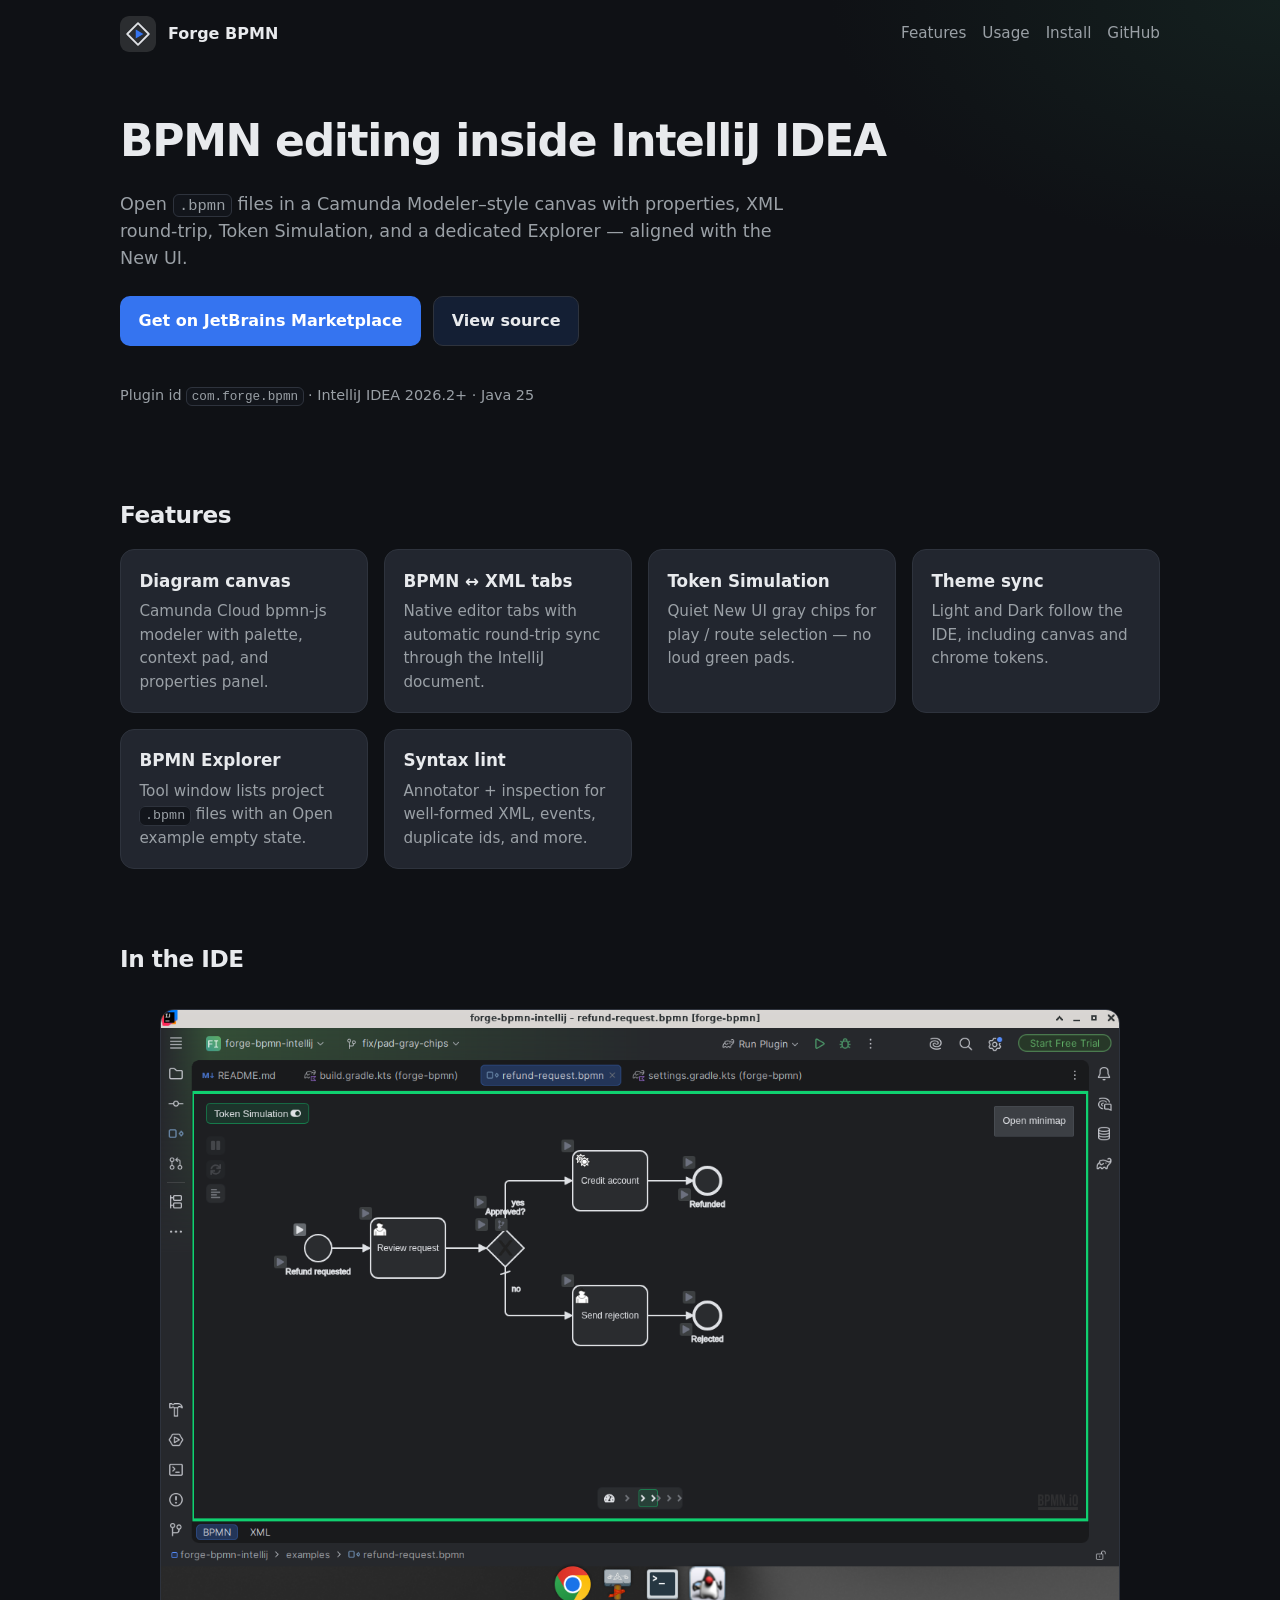
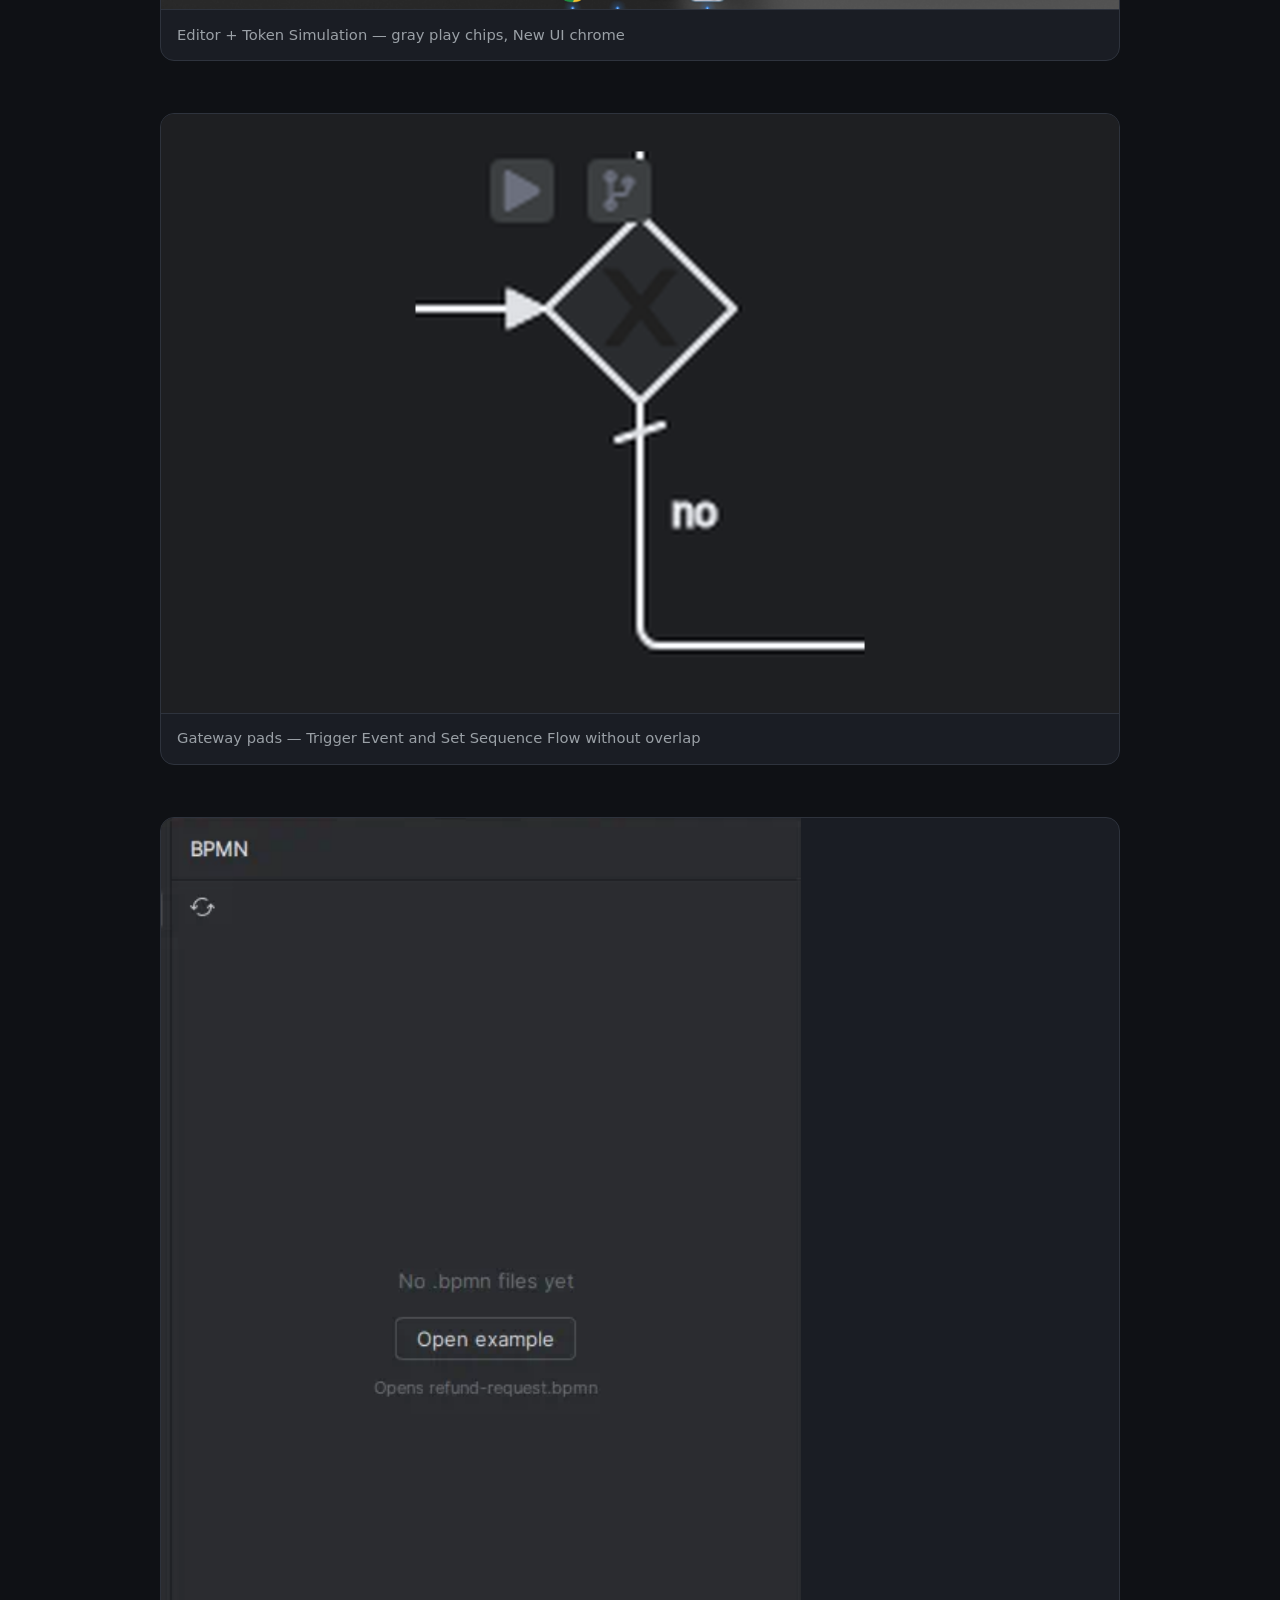
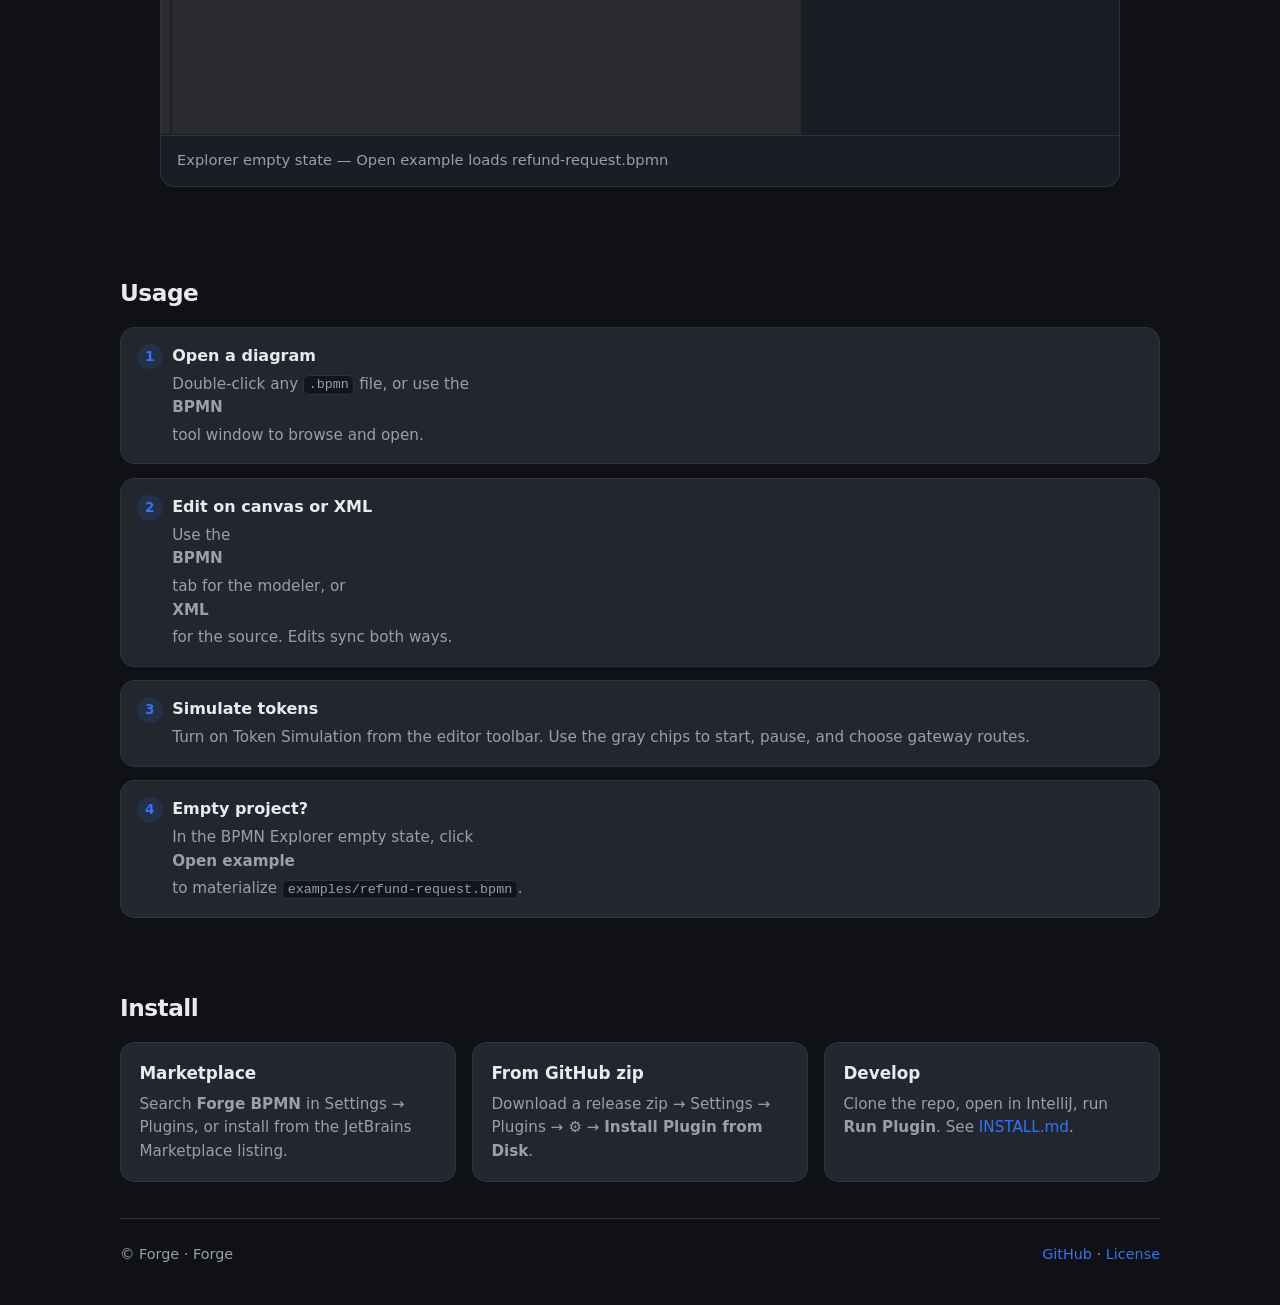
==== site/index.html @ 3cbe4f5f "chore: add GitHub Pages site/ and keep it out of plugin zip Static feature/usage landing under site/" ====
<!DOCTYPE html>
<html lang="en">
<head>
  <meta charset="utf-8" />
  <meta name="viewport" content="width=device-width, initial-scale=1" />
  <title>Forge BPMN — BPMN editor for IntelliJ IDEA</title>
  <meta name="description" content="Edit BPMN 2.0 diagrams inside IntelliJ IDEA: Camunda-style canvas, XML round-trip, Token Simulation, and Explorer." />
  <link rel="icon" href="assets/pluginIcon.svg" type="image/svg+xml" />
  <link rel="stylesheet" href="styles.css" />
</head>
<body>
  <div class="wrap">
    <header class="nav">
      <a class="brand" href="./">
        <img src="assets/pluginIcon.svg" alt="" width="36" height="36" />
        <span>Forge BPMN</span>
      </a>
      <nav class="nav-links" aria-label="Primary">
        <a href="#features">Features</a>
        <a href="#usage">Usage</a>
        <a href="#install">Install</a>
        <a href="https://github.com/kennethIve/forge-bpmn-intellij">GitHub</a>
      </nav>
    </header>

    <section class="hero">
      <h1>BPMN editing inside IntelliJ IDEA</h1>
      <p class="lede">
        Open <code>.bpmn</code> files in a Camunda Modeler–style canvas with properties,
        XML round-trip, Token Simulation, and a dedicated Explorer — aligned with the New UI.
      </p>
      <div class="cta-row">
        <a class="btn btn-primary" href="https://plugins.jetbrains.com/">Get on JetBrains Marketplace</a>
        <a class="btn btn-ghost" href="https://github.com/kennethIve/forge-bpmn-intellij">View source</a>
      </div>
      <p class="meta">Plugin id <code>com.forge.bpmn</code> · IntelliJ IDEA 2026.2+ · Java 25</p>
    </section>

    <section id="features">
      <h2>Features</h2>
      <div class="grid">
        <article class="card">
          <h3>Diagram canvas</h3>
          <p>Camunda Cloud bpmn-js modeler with palette, context pad, and properties panel.</p>
        </article>
        <article class="card">
          <h3>BPMN ↔ XML tabs</h3>
          <p>Native editor tabs with automatic round-trip sync through the IntelliJ document.</p>
        </article>
        <article class="card">
          <h3>Token Simulation</h3>
          <p>Quiet New UI gray chips for play / route selection — no loud green pads.</p>
        </article>
        <article class="card">
          <h3>Theme sync</h3>
          <p>Light and Dark follow the IDE, including canvas and chrome tokens.</p>
        </article>
        <article class="card">
          <h3>BPMN Explorer</h3>
          <p>Tool window lists project <code>.bpmn</code> files with an Open example empty state.</p>
        </article>
        <article class="card">
          <h3>Syntax lint</h3>
          <p>Annotator + inspection for well-formed XML, events, duplicate ids, and more.</p>
        </article>
      </div>
    </section>

    <section id="screens">
      <h2>In the IDE</h2>
      <div class="shots">
        <figure class="shot">
          <img src="assets/01-editor-token-sim.png" alt="BPMN editor with Token Simulation gray chips" width="1280" height="720" loading="lazy" />
          <figcaption>Editor + Token Simulation — gray play chips, New UI chrome</figcaption>
        </figure>
        <figure class="shot">
          <img src="assets/02-gateway-pads.png" alt="Gateway Token Simulation pads side by side" width="1280" height="720" loading="lazy" />
          <figcaption>Gateway pads — Trigger Event and Set Sequence Flow without overlap</figcaption>
        </figure>
        <figure class="shot">
          <img src="assets/03-explorer-empty.png" alt="BPMN Explorer empty state with Open example" width="640" height="480" loading="lazy" />
          <figcaption>Explorer empty state — Open example loads refund-request.bpmn</figcaption>
        </figure>
      </div>
    </section>

    <section id="usage">
      <h2>Usage</h2>
      <div class="steps">
        <div class="step">
          <strong>Open a diagram</strong>
          <p>Double-click any <code>.bpmn</code> file, or use the <strong>BPMN</strong> tool window to browse and open.</p>
        </div>
        <div class="step">
          <strong>Edit on canvas or XML</strong>
          <p>Use the <strong>BPMN</strong> tab for the modeler, or <strong>XML</strong> for the source. Edits sync both ways.</p>
        </div>
        <div class="step">
          <strong>Simulate tokens</strong>
          <p>Turn on Token Simulation from the editor toolbar. Use the gray chips to start, pause, and choose gateway routes.</p>
        </div>
        <div class="step">
          <strong>Empty project?</strong>
          <p>In the BPMN Explorer empty state, click <strong>Open example</strong> to materialize <code>examples/refund-request.bpmn</code>.</p>
        </div>
      </div>
    </section>

    <section id="install">
      <h2>Install</h2>
      <div class="grid">
        <article class="card">
          <h3>Marketplace</h3>
          <p>Search <strong>Forge BPMN</strong> in Settings → Plugins, or install from the JetBrains Marketplace listing.</p>
        </article>
        <article class="card">
          <h3>From GitHub zip</h3>
          <p>Download a release zip → Settings → Plugins → ⚙️ → <strong>Install Plugin from Disk</strong>.</p>
        </article>
        <article class="card">
          <h3>Develop</h3>
          <p>Clone the repo, open in IntelliJ, run <strong>Run Plugin</strong>. See <a href="https://github.com/kennethIve/forge-bpmn-intellij/blob/main/INSTALL.md">INSTALL.md</a>.</p>
        </article>
      </div>
    </section>

    <footer class="footer">
      <span>© Forge · Forge</span>
      <span>
        <a href="https://github.com/kennethIve/forge-bpmn-intellij">GitHub</a>
        ·
        <a href="https://github.com/kennethIve/forge-bpmn-intellij/blob/main/LICENSE">License</a>
      </span>
    </footer>
  </div>
</body>
</html>
---- site/styles.css ----
:root {
  --bg: #0f1115;
  --panel: #1a1d24;
  --card: #22262f;
  --fg: #e8eaed;
  --muted: #9aa0a6;
  --border: #2e333d;
  --accent: #3574f0;
  --accent-soft: rgba(53, 116, 240, 0.14);
  --radius: 14px;
  --max: 1040px;
  --font: "Inter", "Segoe UI", system-ui, -apple-system, sans-serif;
}

* { box-sizing: border-box; }
html { scroll-behavior: smooth; }
body {
  margin: 0;
  font-family: var(--font);
  background: radial-gradient(1200px 600px at 10% -10%, #1a2744 0%, transparent 55%),
              radial-gradient(900px 500px at 100% 0%, #14201f 0%, transparent 50%),
              var(--bg);
  color: var(--fg);
  line-height: 1.55;
}
a { color: var(--accent); text-decoration: none; }
a:hover { text-decoration: underline; }
img { max-width: 100%; height: auto; display: block; border-radius: 10px; }

.wrap { width: min(var(--max), calc(100% - 2rem)); margin: 0 auto; }

.nav {
  display: flex; align-items: center; justify-content: space-between;
  padding: 1rem 0; gap: 1rem;
}
.brand { display: flex; align-items: center; gap: 0.75rem; color: var(--fg); font-weight: 650; }
.brand img { width: 36px; height: 36px; border-radius: 9px; }
.nav-links { display: flex; gap: 1rem; flex-wrap: wrap; font-size: 0.95rem; }
.nav-links a { color: var(--muted); text-decoration: none; }
.nav-links a:hover { color: var(--fg); }

.hero {
  padding: 3rem 0 2.5rem;
  display: grid;
  gap: 1.5rem;
}
.hero h1 {
  margin: 0;
  font-size: clamp(2rem, 4vw, 2.75rem);
  letter-spacing: -0.03em;
  line-height: 1.15;
}
.hero .lede { margin: 0; max-width: 42rem; color: var(--muted); font-size: 1.1rem; }
.cta-row { display: flex; flex-wrap: wrap; gap: 0.75rem; }
.btn {
  display: inline-flex; align-items: center; justify-content: center;
  padding: 0.7rem 1.1rem; border-radius: 10px; font-weight: 600; border: 1px solid transparent;
  text-decoration: none;
}
.btn-primary { background: var(--accent); color: #fff; }
.btn-primary:hover { filter: brightness(1.08); text-decoration: none; }
.btn-ghost { background: var(--accent-soft); color: var(--fg); border-color: var(--border); }
.btn-ghost:hover { border-color: var(--accent); text-decoration: none; }
.meta { color: var(--muted); font-size: 0.9rem; }

section { padding: 2.25rem 0; }
section h2 {
  margin: 0 0 1rem;
  font-size: 1.45rem;
  letter-spacing: -0.02em;
}

.grid {
  display: grid;
  grid-template-columns: repeat(auto-fit, minmax(220px, 1fr));
  gap: 1rem;
}
.card {
  background: var(--card);
  border: 1px solid var(--border);
  border-radius: var(--radius);
  padding: 1.1rem 1.15rem;
}
.card h3 { margin: 0 0 0.4rem; font-size: 1.05rem; }
.card p { margin: 0; color: var(--muted); font-size: 0.95rem; }

.shots {
  display: grid;
  gap: 1.25rem;
}
.shot {
  background: var(--panel);
  border: 1px solid var(--border);
  border-radius: var(--radius);
  overflow: hidden;
}
.shot figcaption {
  padding: 0.85rem 1rem;
  color: var(--muted);
  font-size: 0.92rem;
  border-top: 1px solid var(--border);
}
.shot img { border-radius: 0; }

.steps { counter-reset: step; display: grid; gap: 0.85rem; }
.step {
  background: var(--card);
  border: 1px solid var(--border);
  border-radius: var(--radius);
  padding: 1rem 1.1rem 1rem 3.2rem;
  position: relative;
}
.step::before {
  counter-increment: step;
  content: counter(step);
  position: absolute; left: 1rem; top: 1rem;
  width: 1.6rem; height: 1.6rem; border-radius: 999px;
  background: var(--accent-soft); color: var(--accent);
  display: grid; place-items: center; font-weight: 700; font-size: 0.85rem;
}
.step strong { display: block; margin-bottom: 0.25rem; }
.step p { margin: 0; color: var(--muted); font-size: 0.95rem; }
code, kbd {
  font-family: ui-monospace, SFMono-Regular, Menlo, Consolas, monospace;
  font-size: 0.88em;
  background: #12151b;
  border: 1px solid var(--border);
  border-radius: 6px;
  padding: 0.1em 0.35em;
}

.footer {
  border-top: 1px solid var(--border);
  padding: 1.5rem 0 2.5rem;
  color: var(--muted);
  font-size: 0.9rem;
  display: flex; flex-wrap: wrap; gap: 0.75rem 1.25rem; justify-content: space-between;
}

@media (max-width: 640px) {
  .hero { padding-top: 1.5rem; }
}
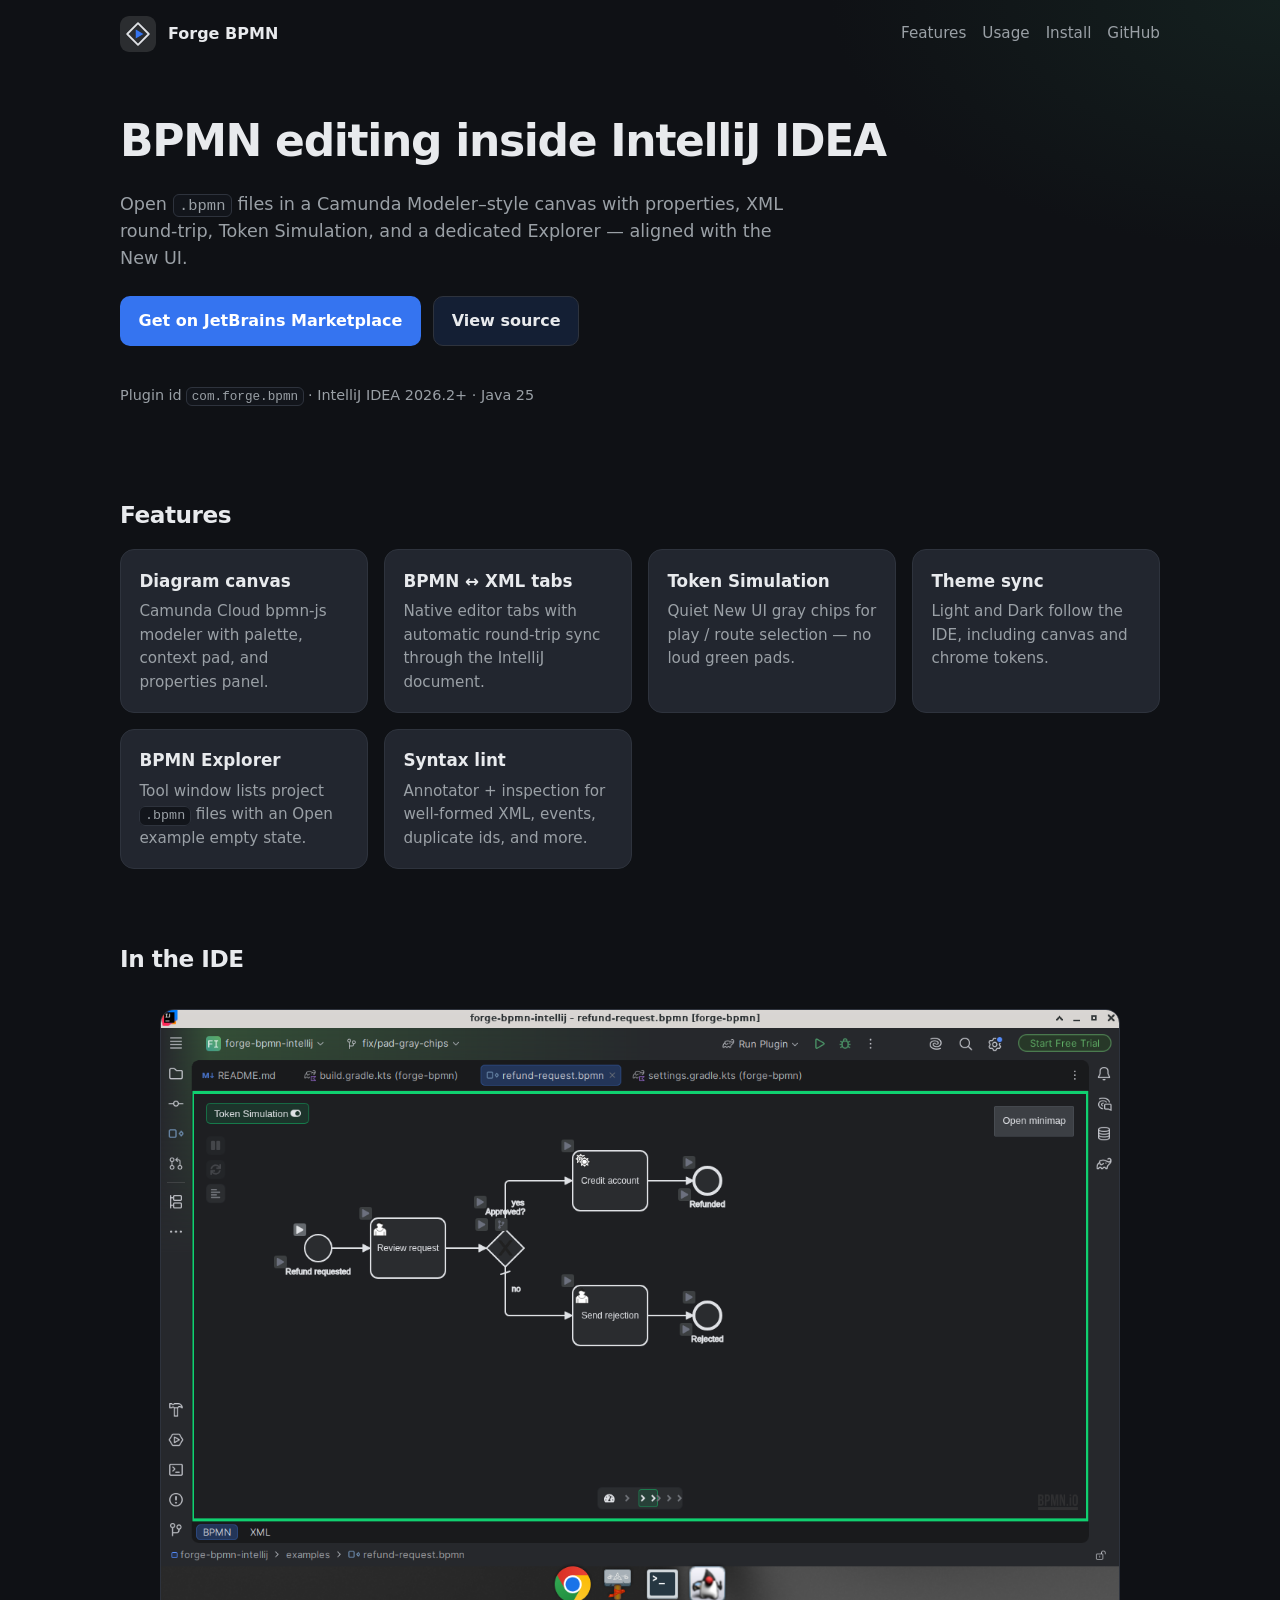
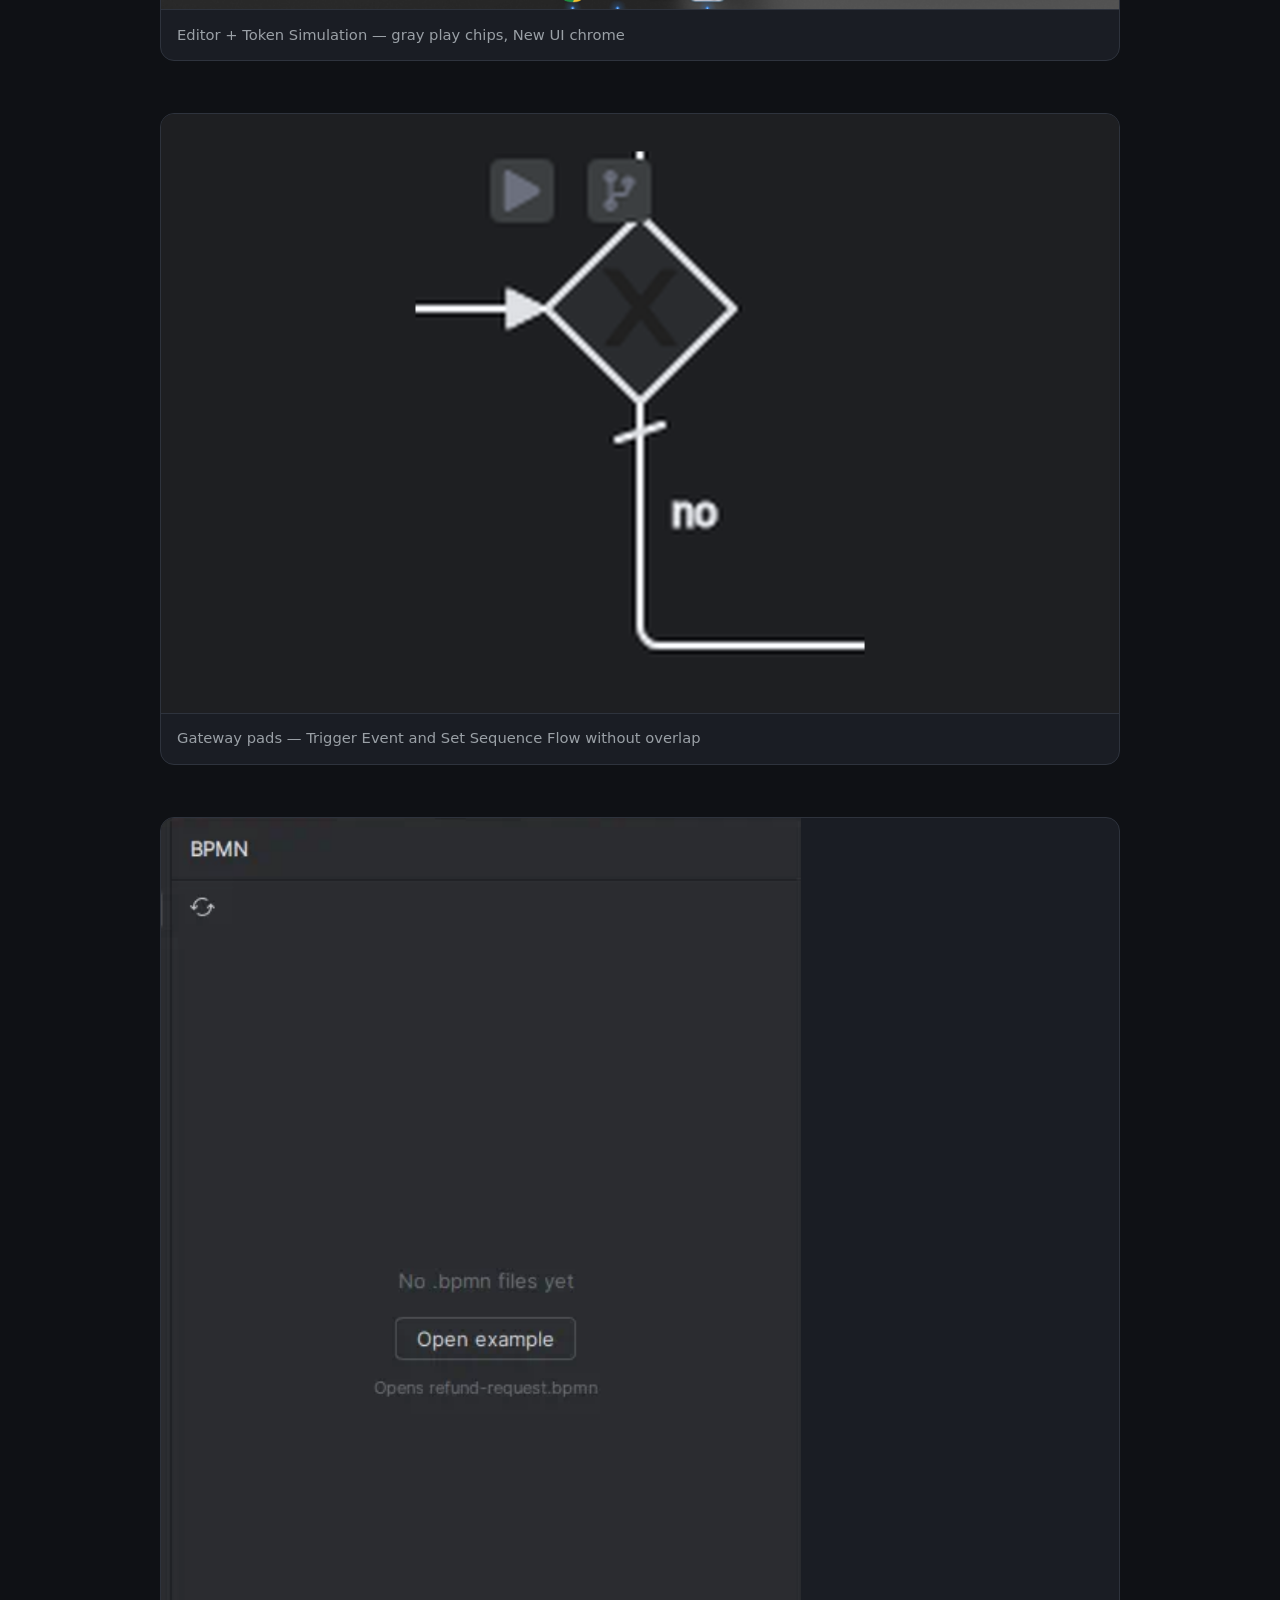
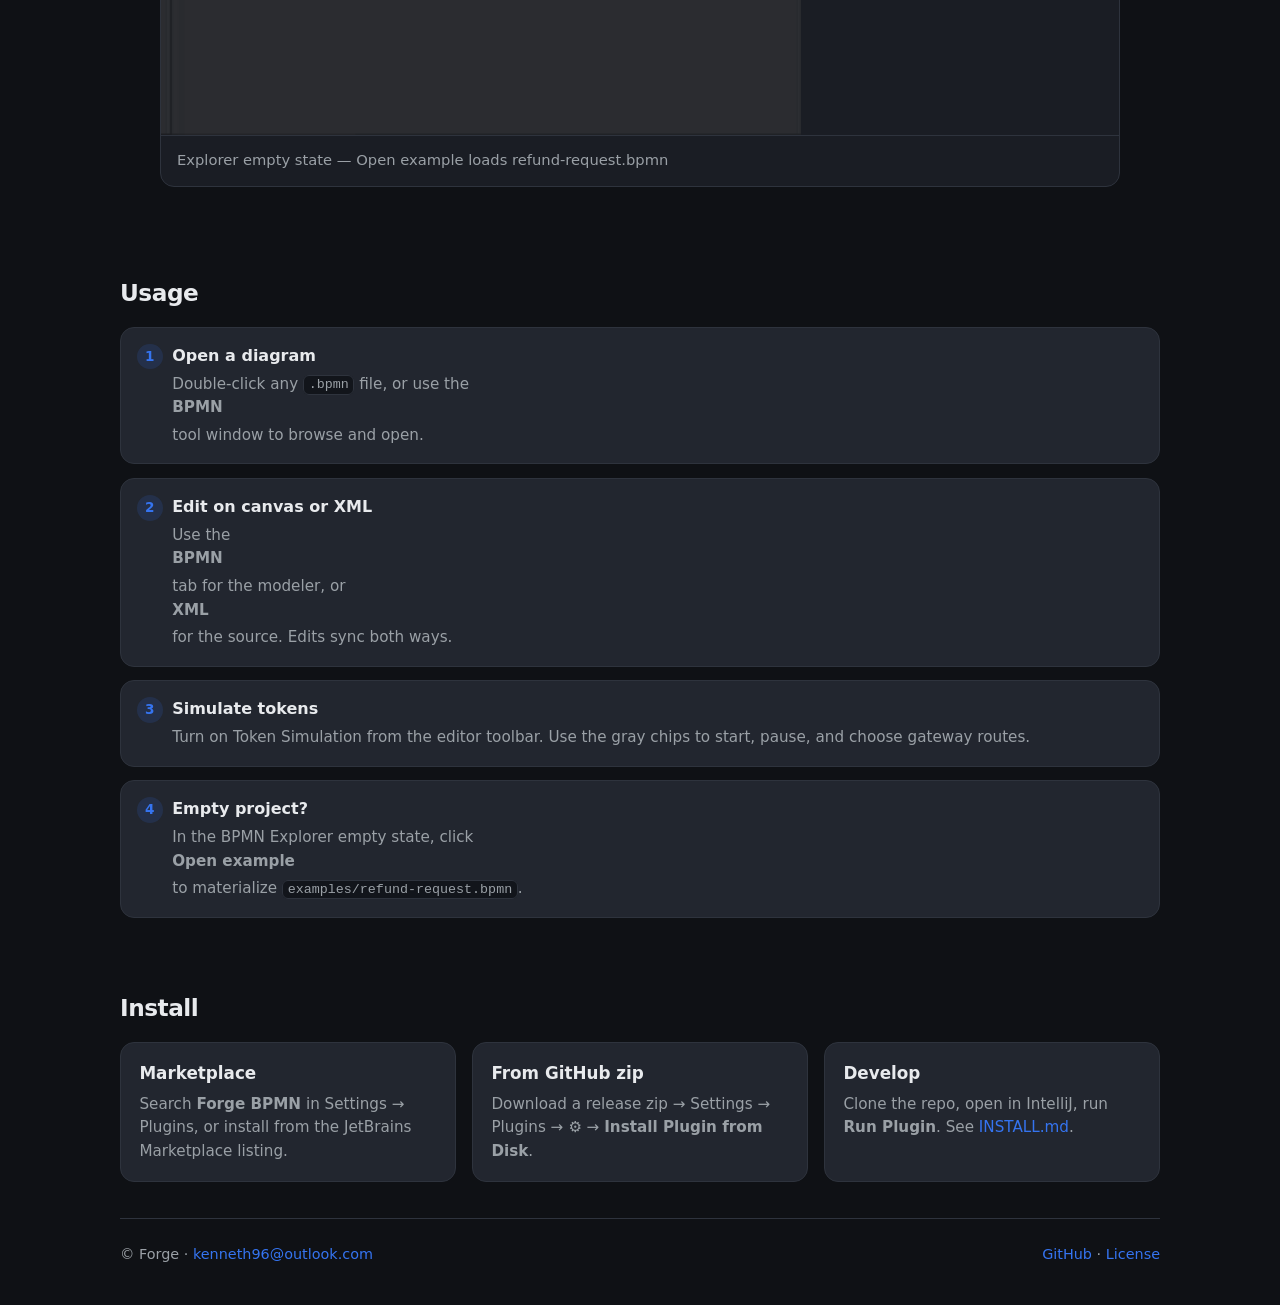
==== commit f2883d4d: "chore: add GitHub Pages site/ and keep it out of plugin zip Static feature/usage landing under site/" ====
--- a/site/index.html
+++ b/site/index.html
@@ -125,7 +125,7 @@
     </section>
 
     <footer class="footer">
-      <span>© Forge · Forge</span>
+      <span>© Forge · <a href="mailto:kenneth96@outlook.com">kenneth96@outlook.com</a></span>
       <span>
         <a href="https://github.com/kennethIve/forge-bpmn-intellij">GitHub</a>
         ·
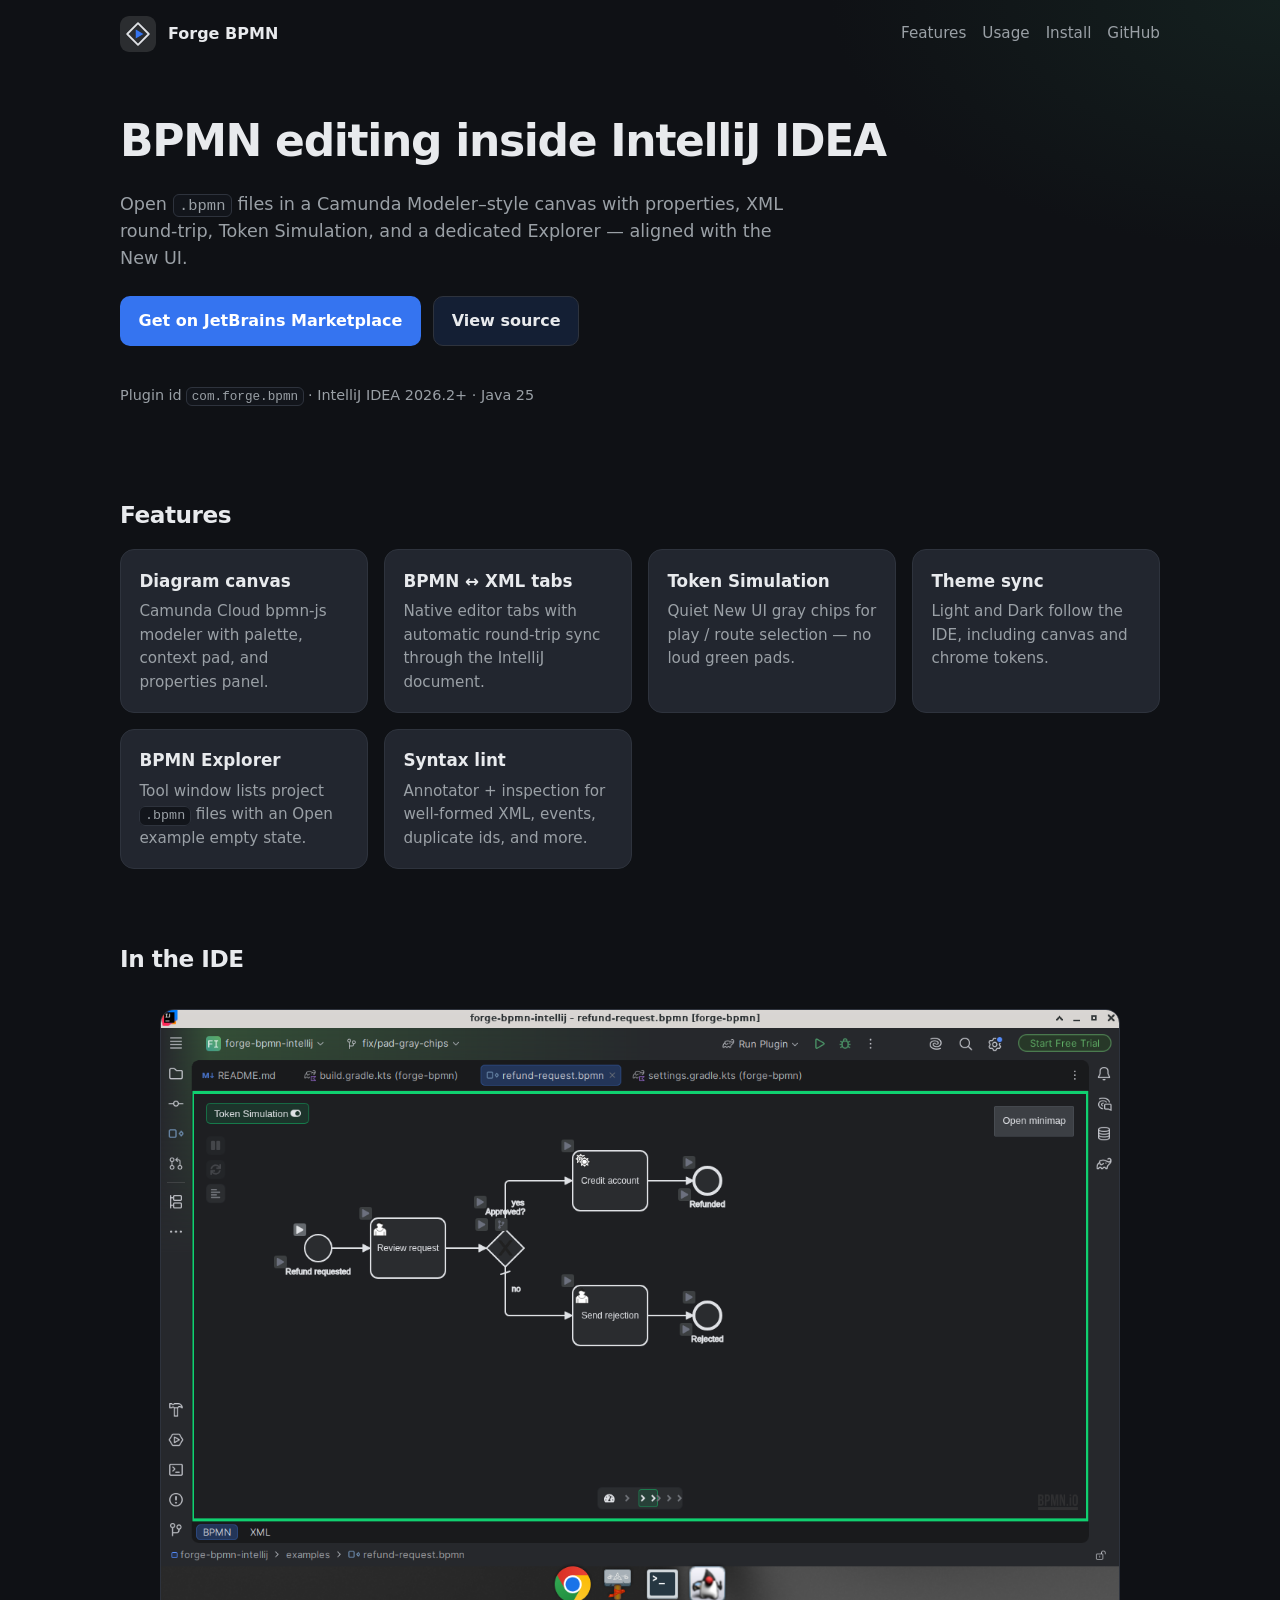
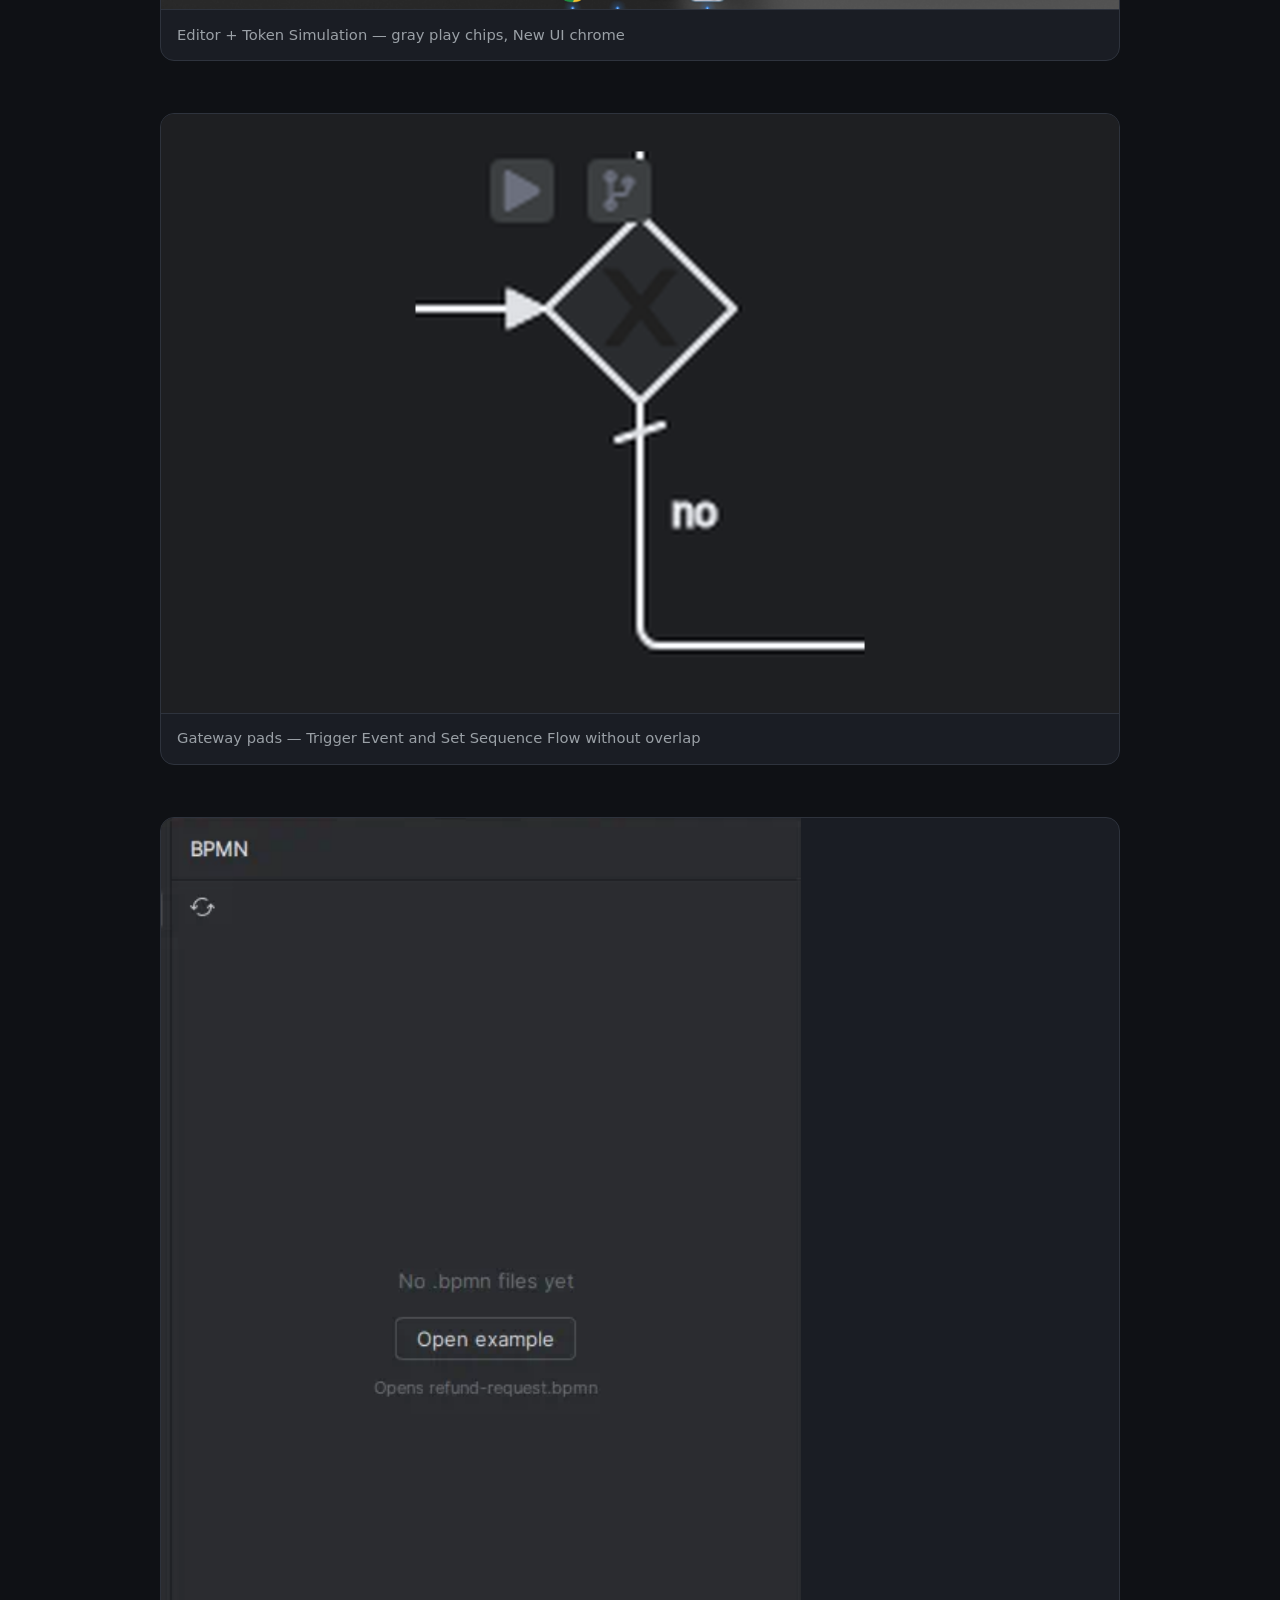
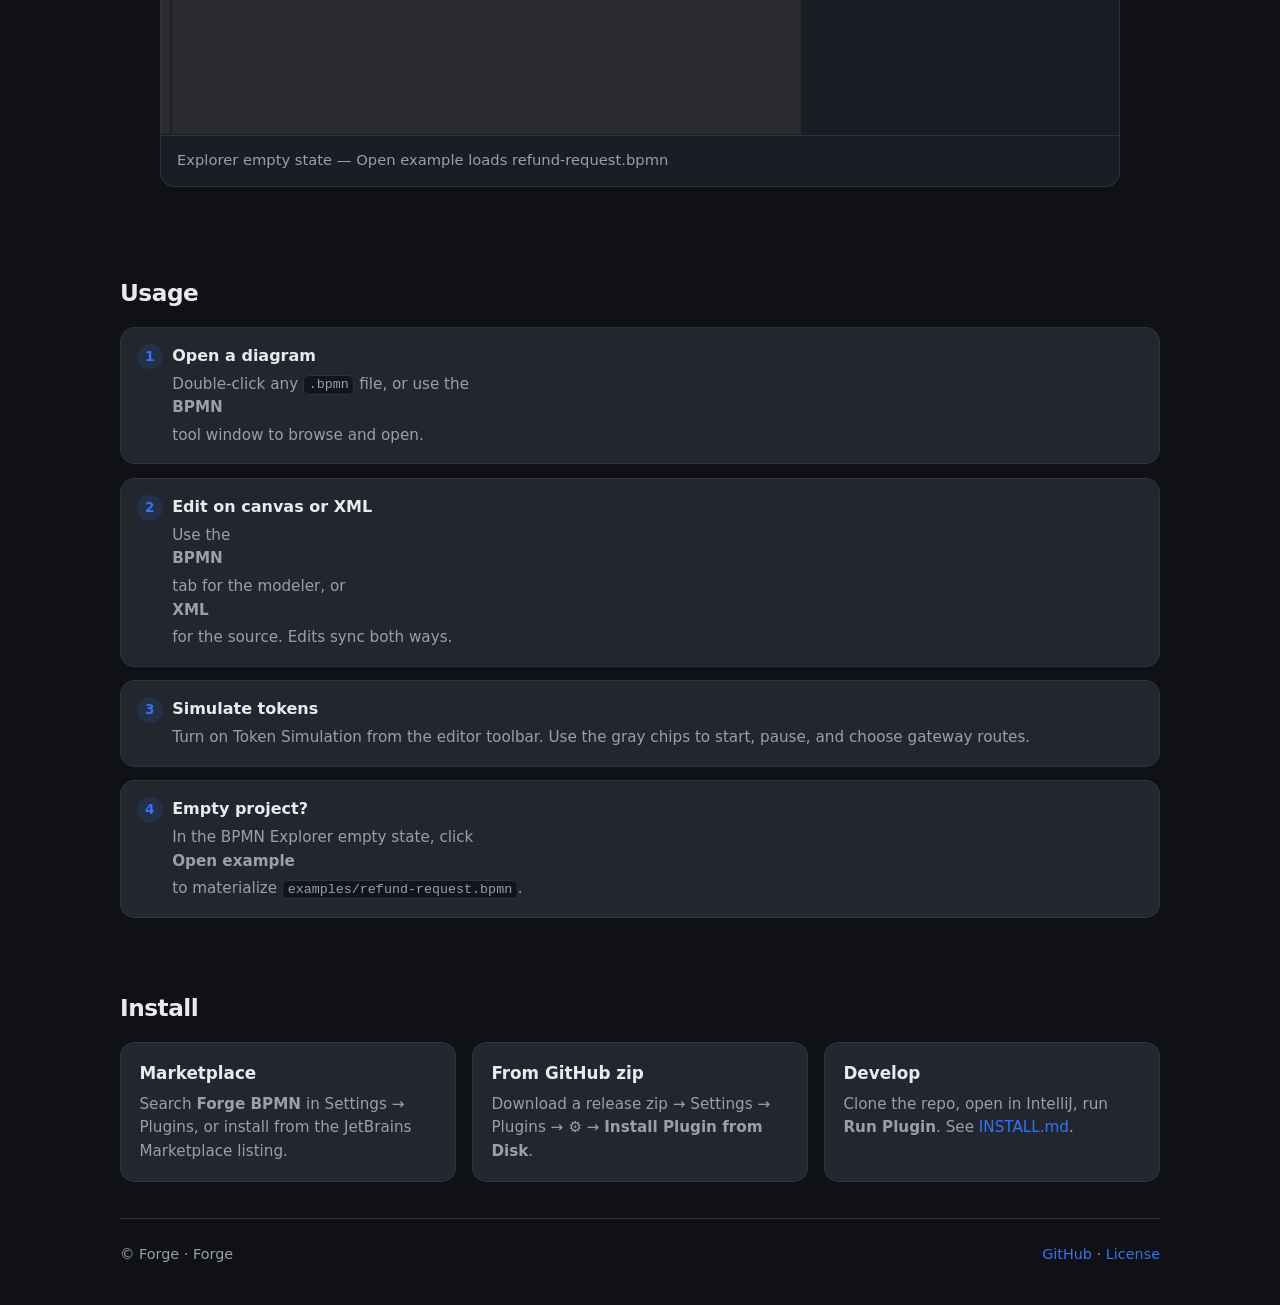
==== commit 2c839f6b: "Merge branch 'main' into dev Bring GitHub Pages site/CI and keep 0.4.2 (IDEA 2025.3+)." ====
--- a/site/index.html
+++ b/site/index.html
@@ -125,7 +125,7 @@
     </section>
 
     <footer class="footer">
-      <span>© Forge · <a href="mailto:kenneth96@outlook.com">kenneth96@outlook.com</a></span>
+      <span>© Forge · Forge</span>
       <span>
         <a href="https://github.com/kennethIve/forge-bpmn-intellij">GitHub</a>
         ·
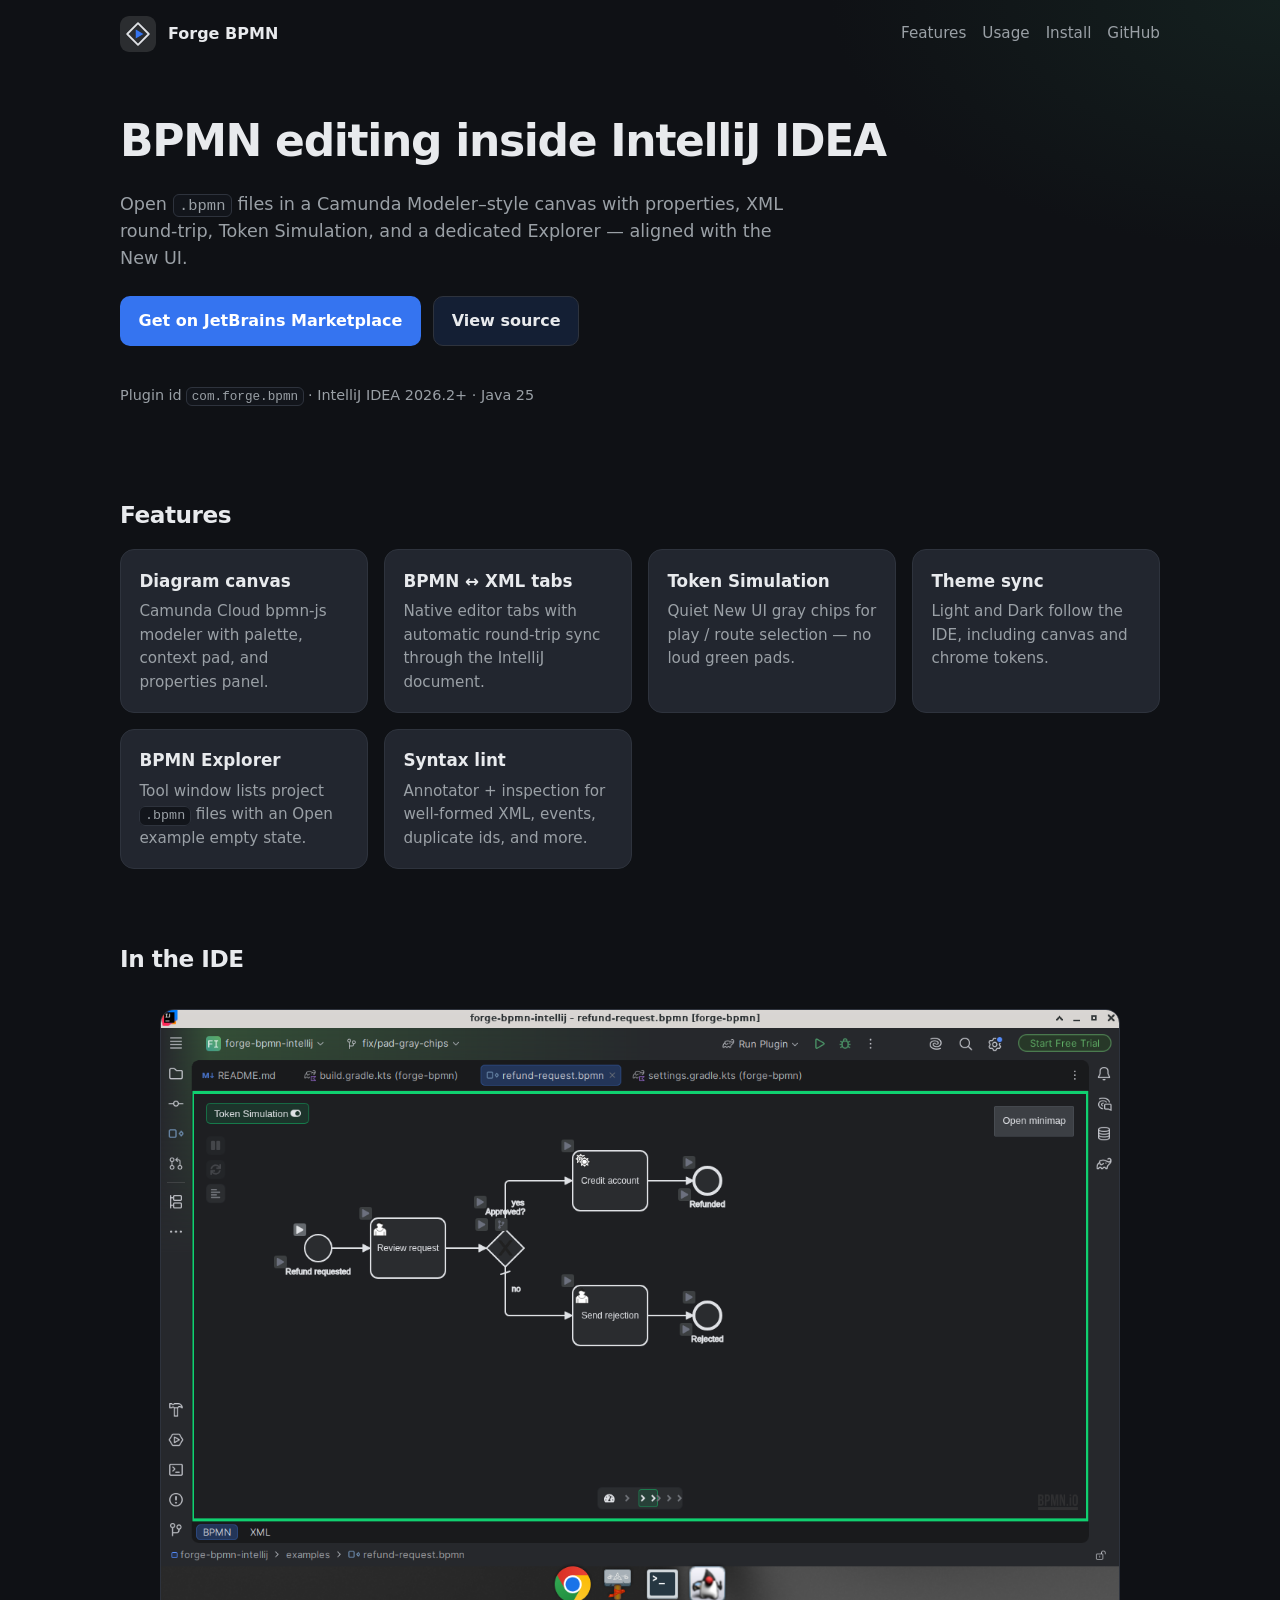
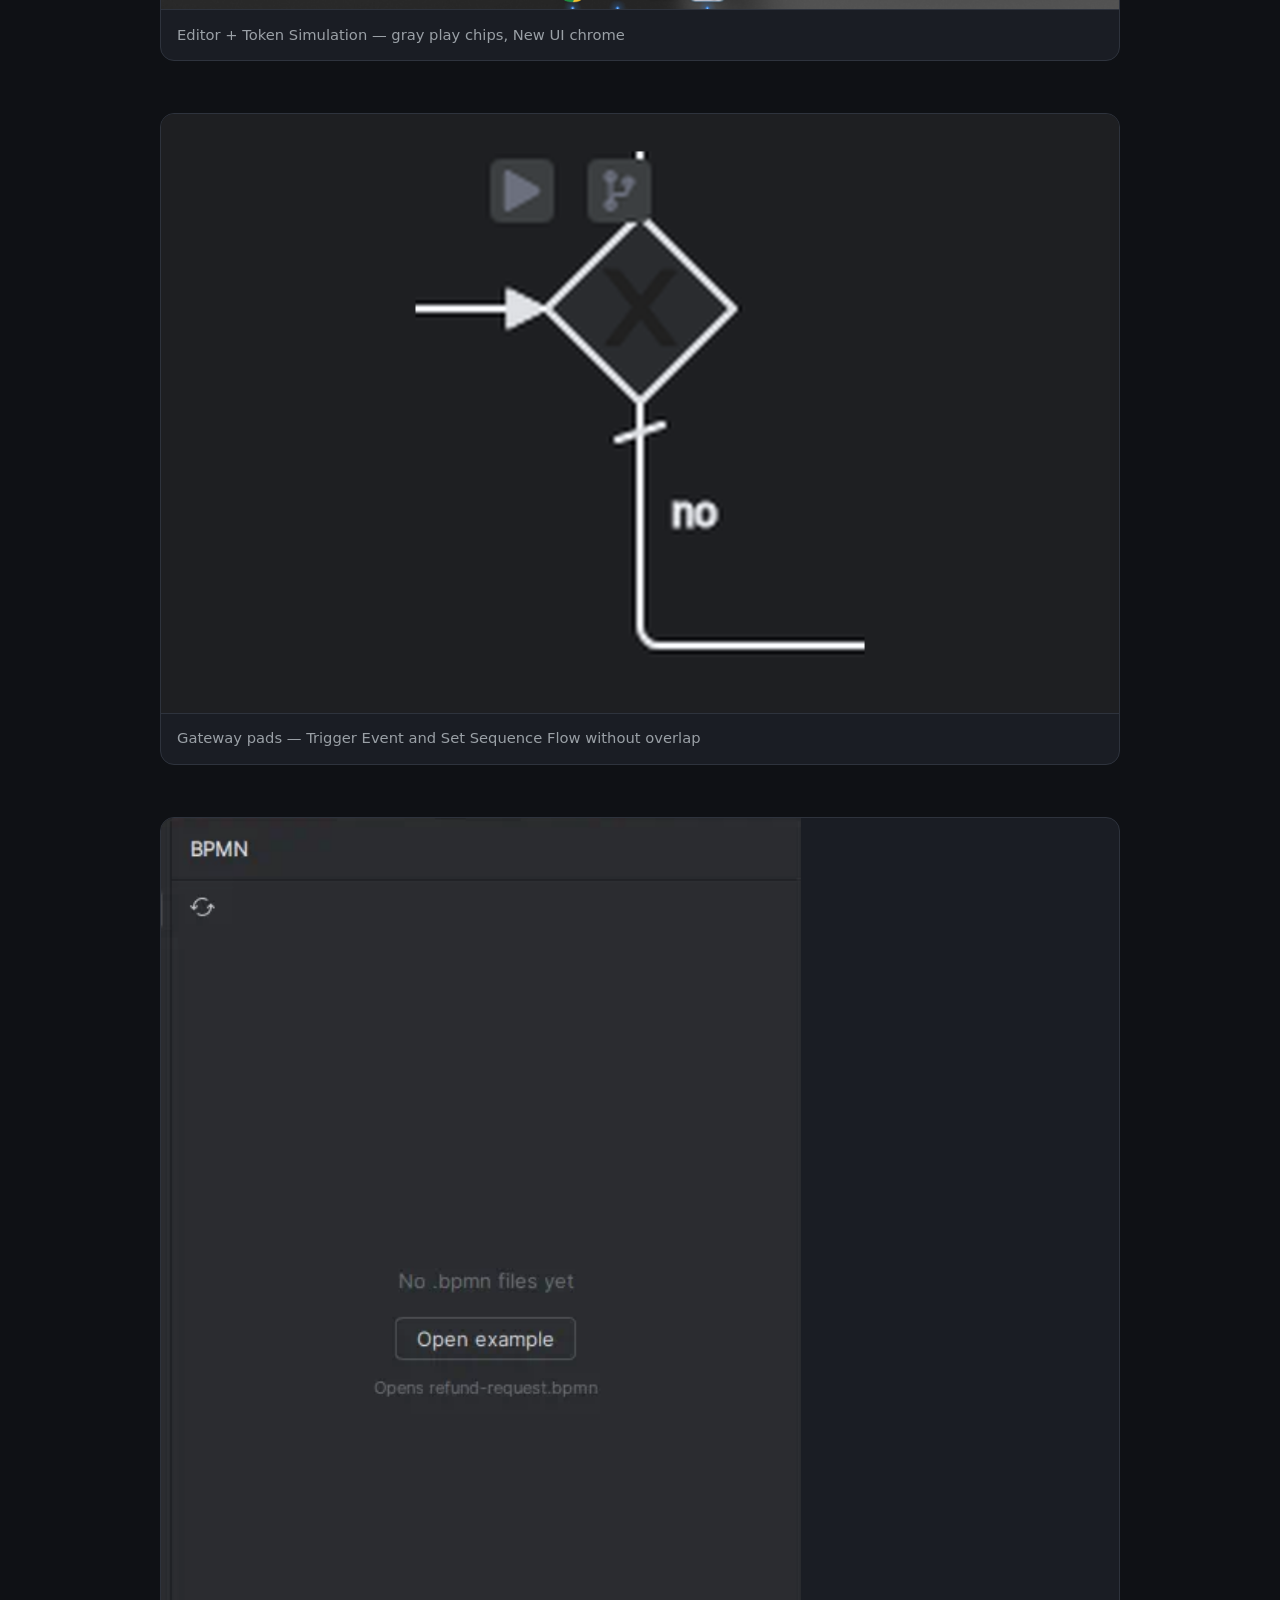
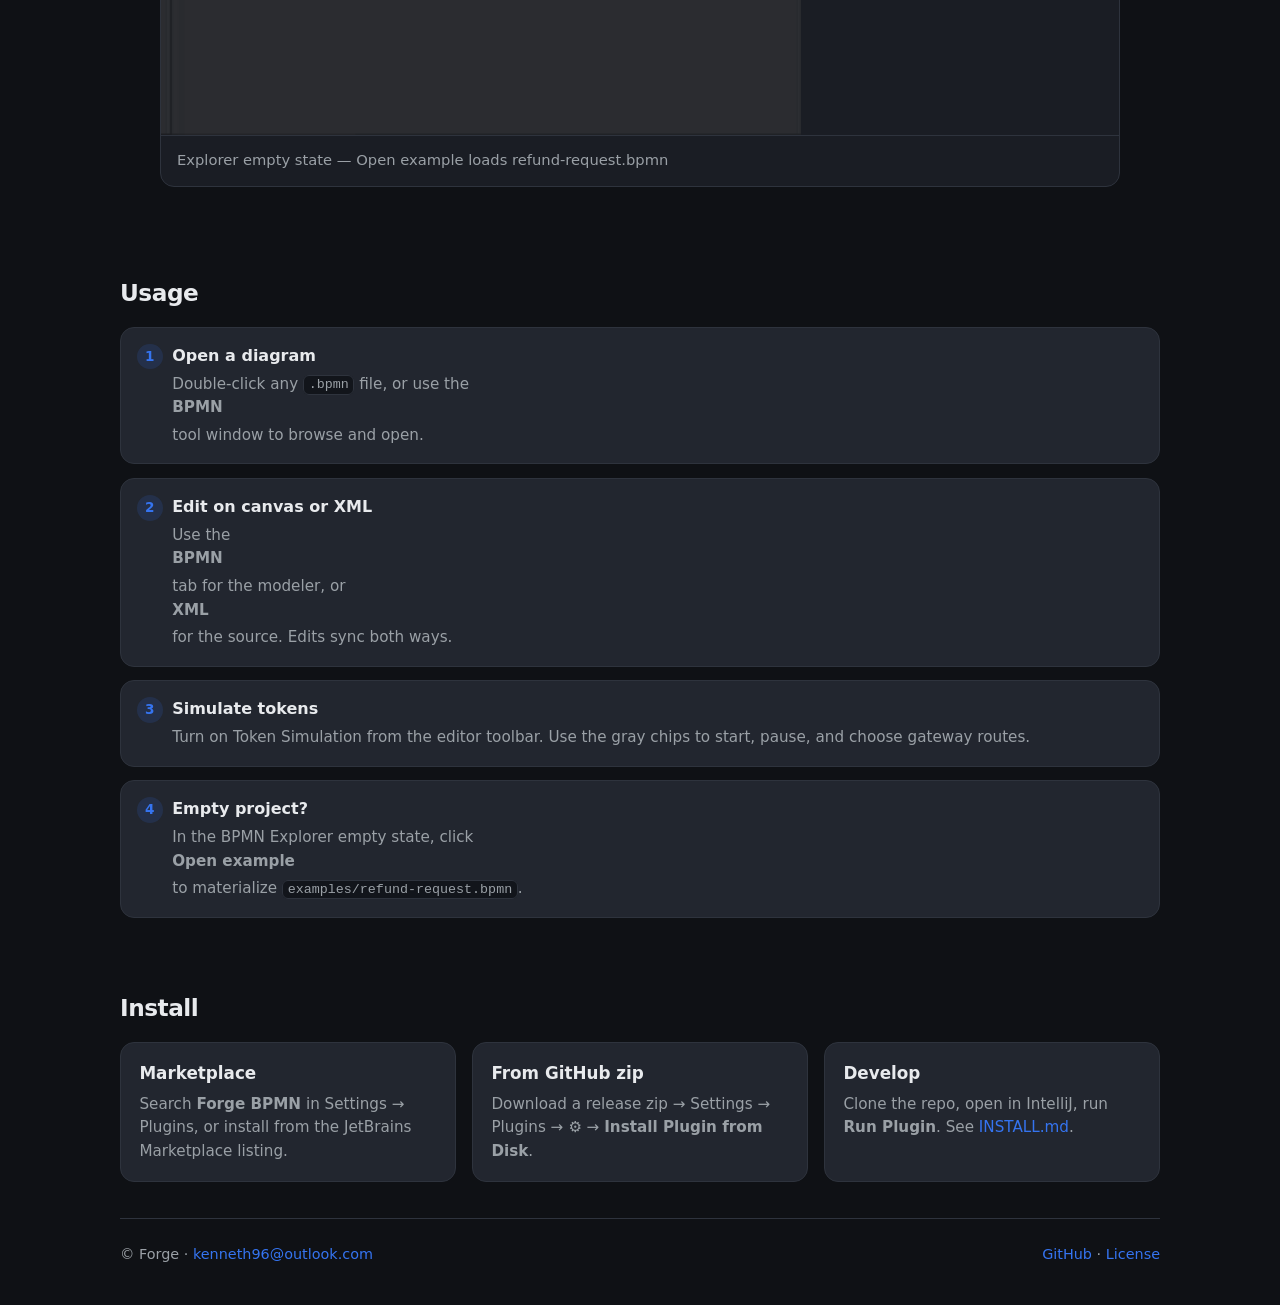
==== commit 7e404ad3: "Merge branch 'main' into dev Bring GitHub Pages site/CI and keep 0.4.2 (IDEA 2025.3+)." ====
--- a/site/index.html
+++ b/site/index.html
@@ -125,7 +125,7 @@
     </section>
 
     <footer class="footer">
-      <span>© Forge · Forge</span>
+      <span>© Forge · <a href="mailto:kenneth96@outlook.com">kenneth96@outlook.com</a></span>
       <span>
         <a href="https://github.com/kennethIve/forge-bpmn-intellij">GitHub</a>
         ·
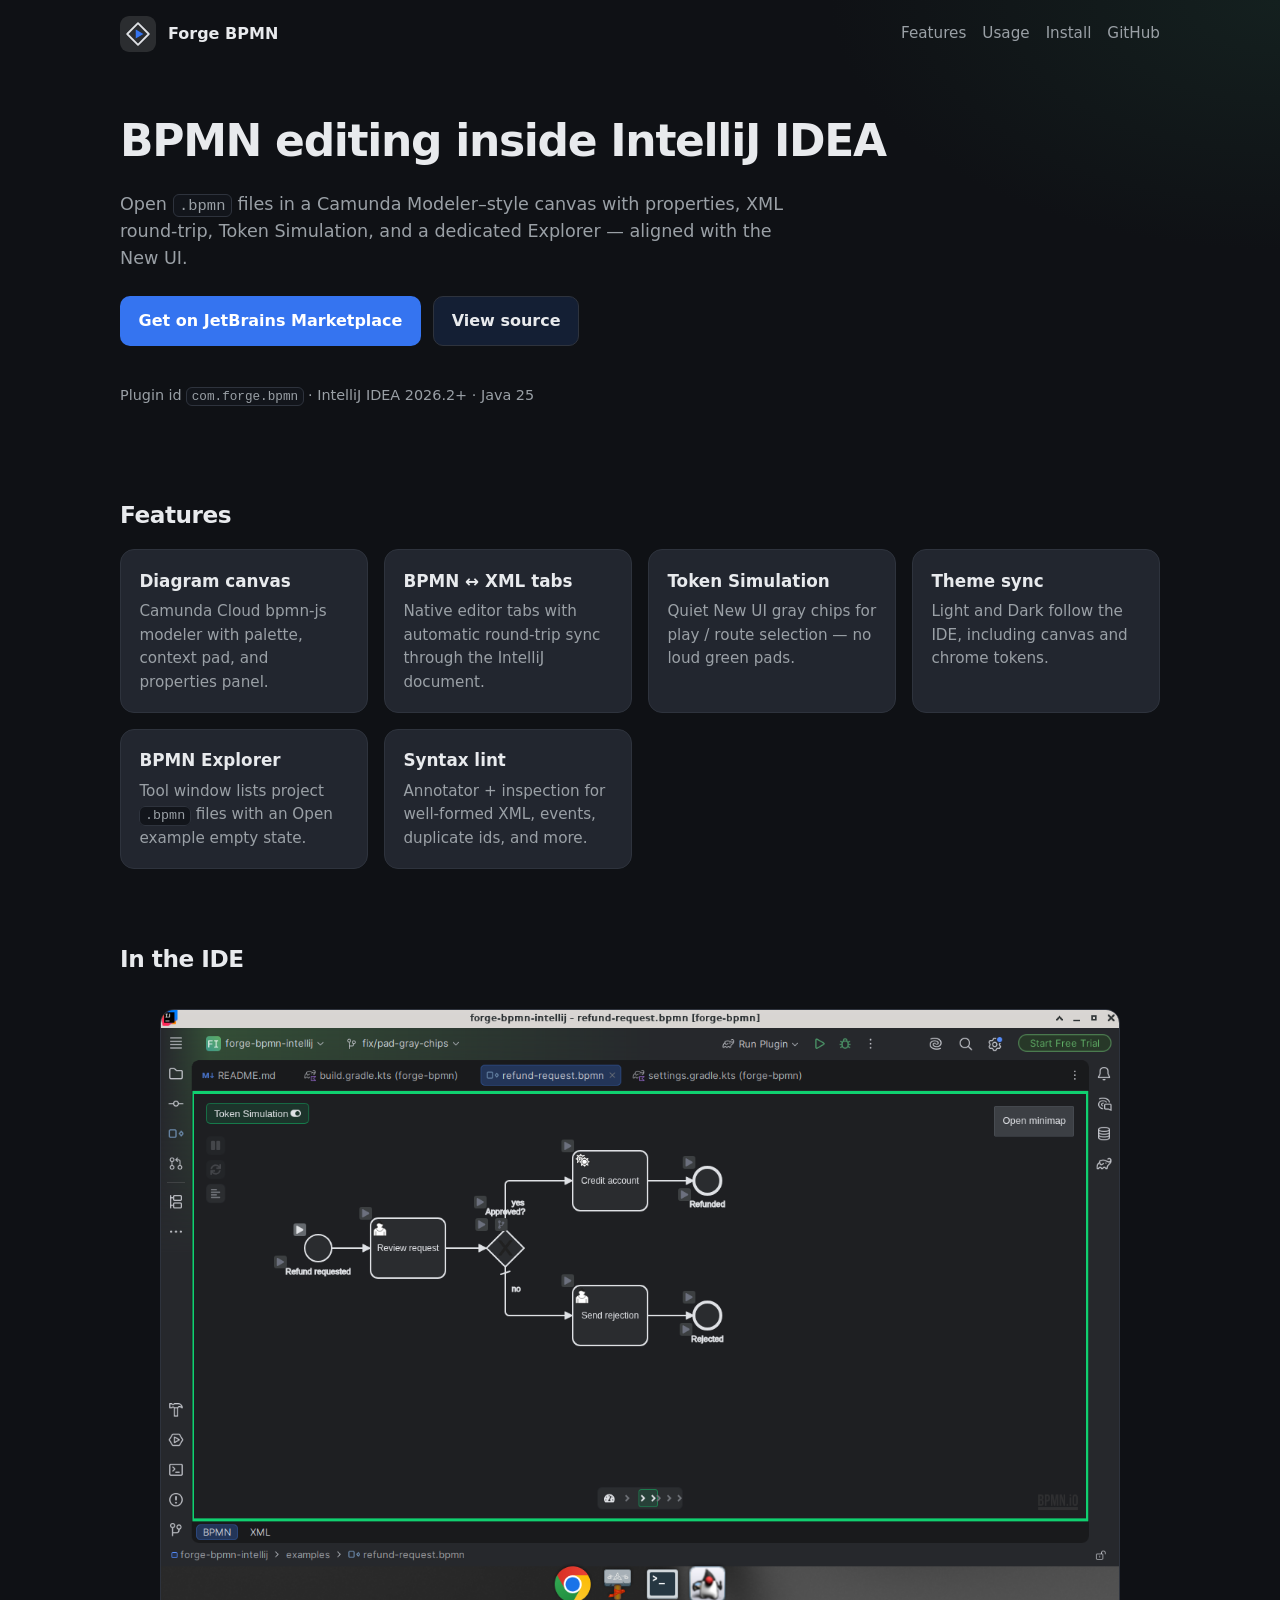
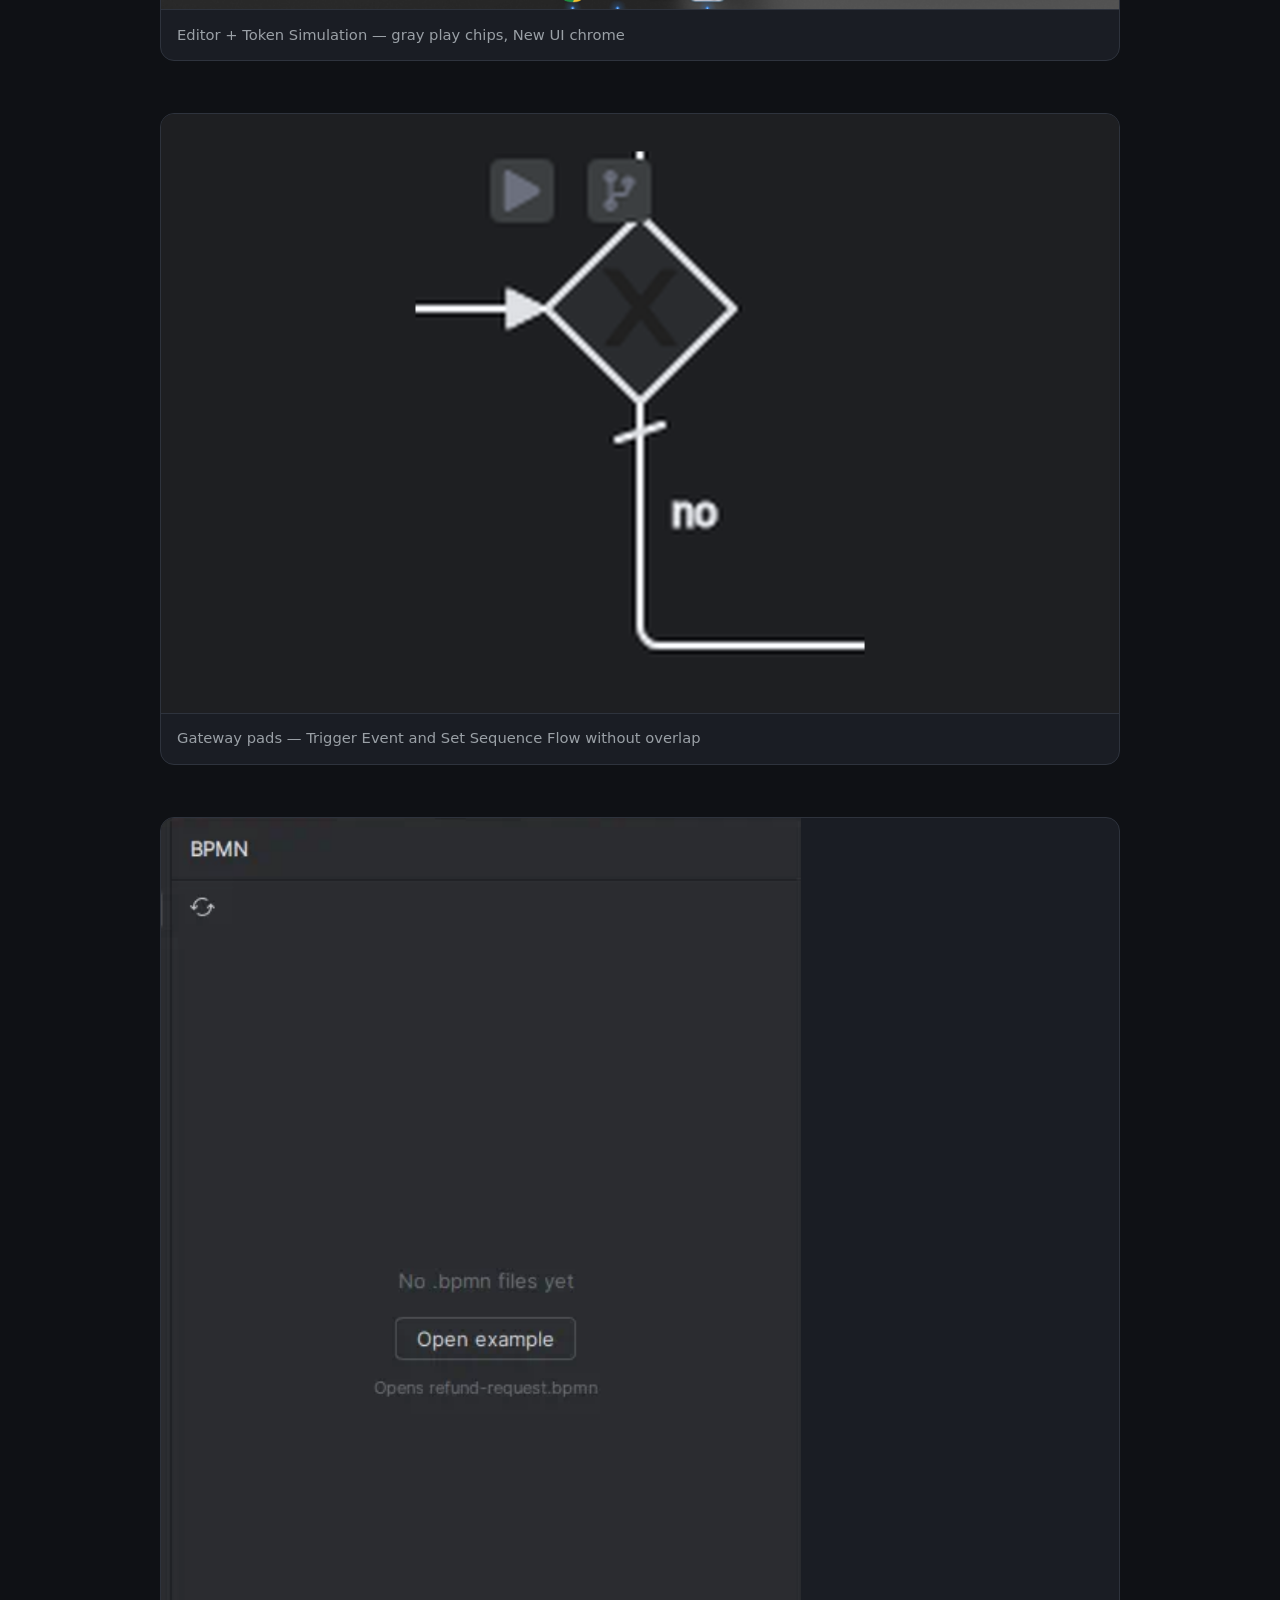
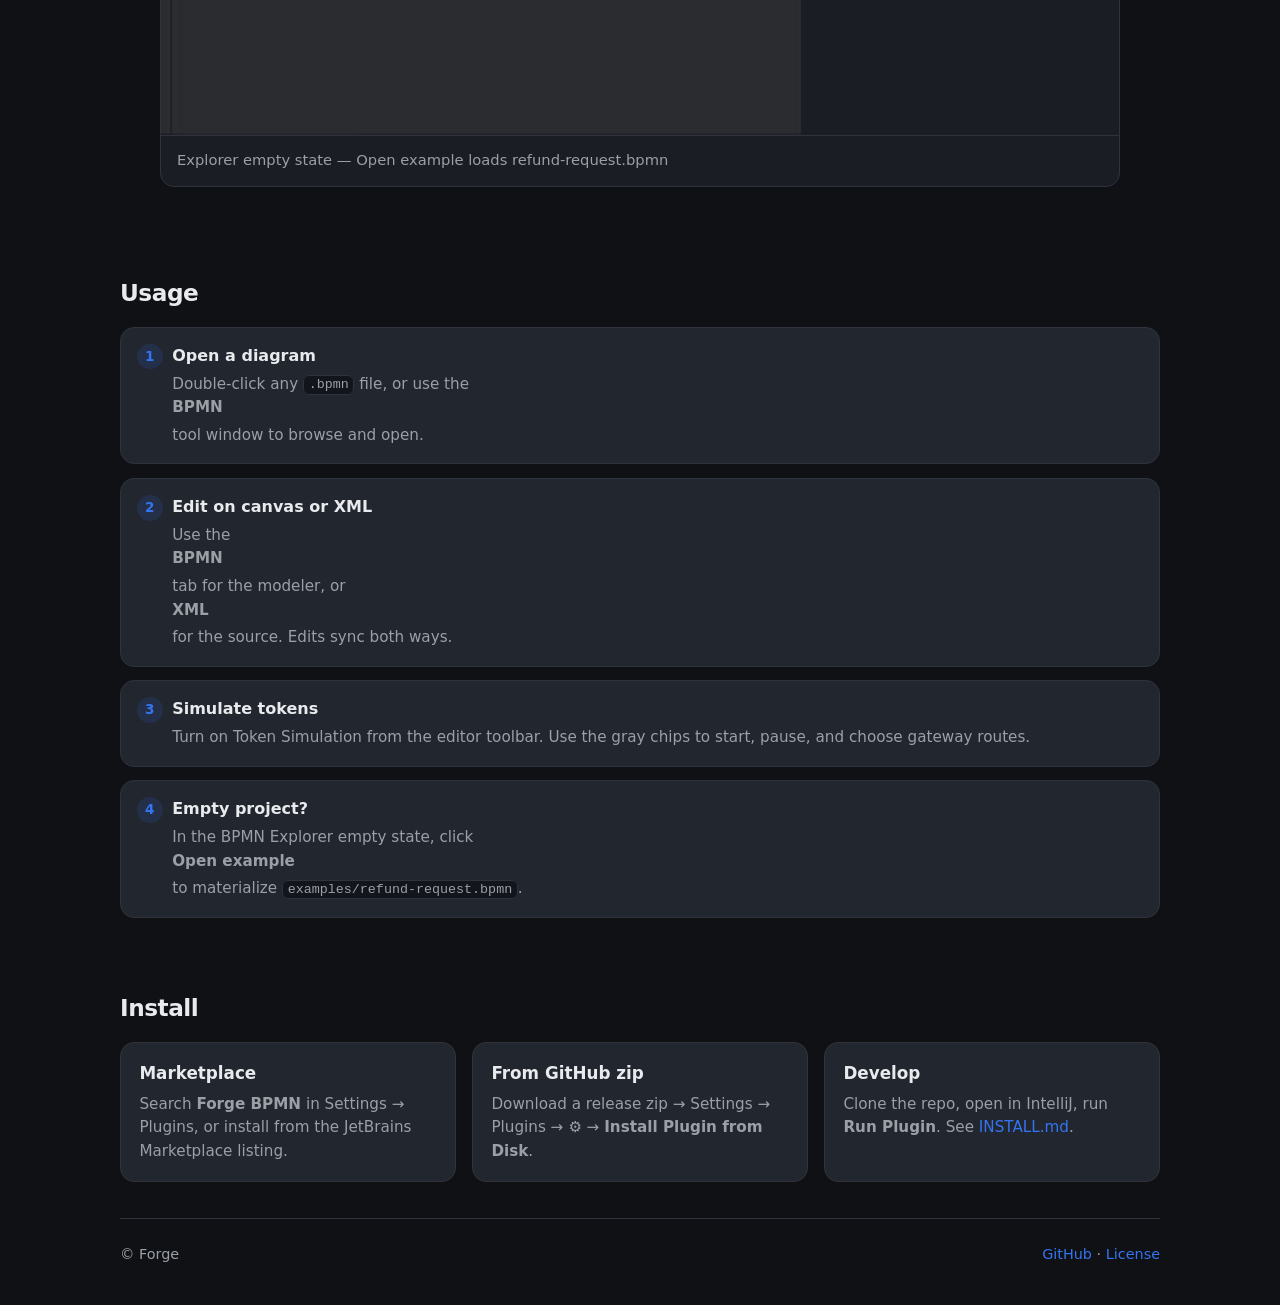
==== commit 91b8e0ca: "chore: scrub personal contact from public docs and plugin.xml Drop personal vendor email from plugin" ====
--- a/site/index.html
+++ b/site/index.html
@@ -125,7 +125,7 @@
     </section>
 
     <footer class="footer">
-      <span>© Forge · <a href="mailto:kenneth96@outlook.com">kenneth96@outlook.com</a></span>
+      <span>© Forge</span>
       <span>
         <a href="https://github.com/kennethIve/forge-bpmn-intellij">GitHub</a>
         ·
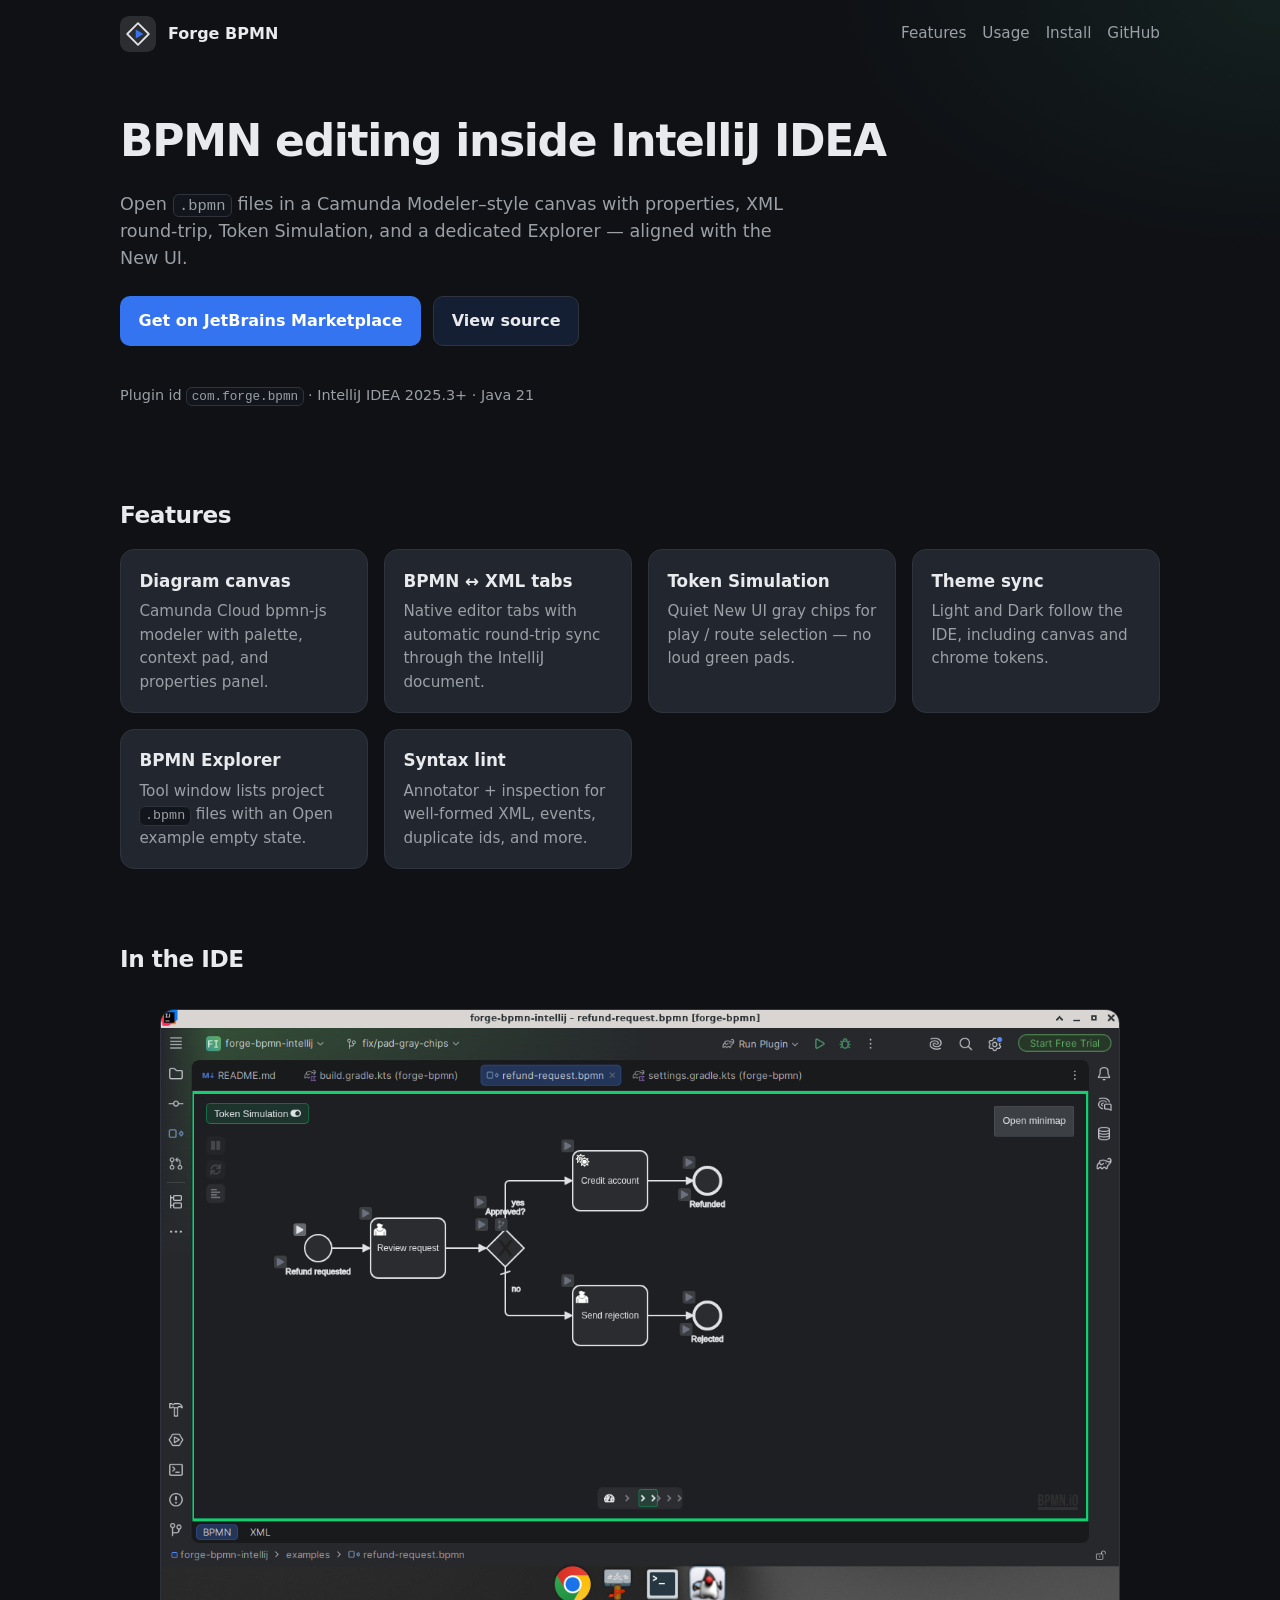
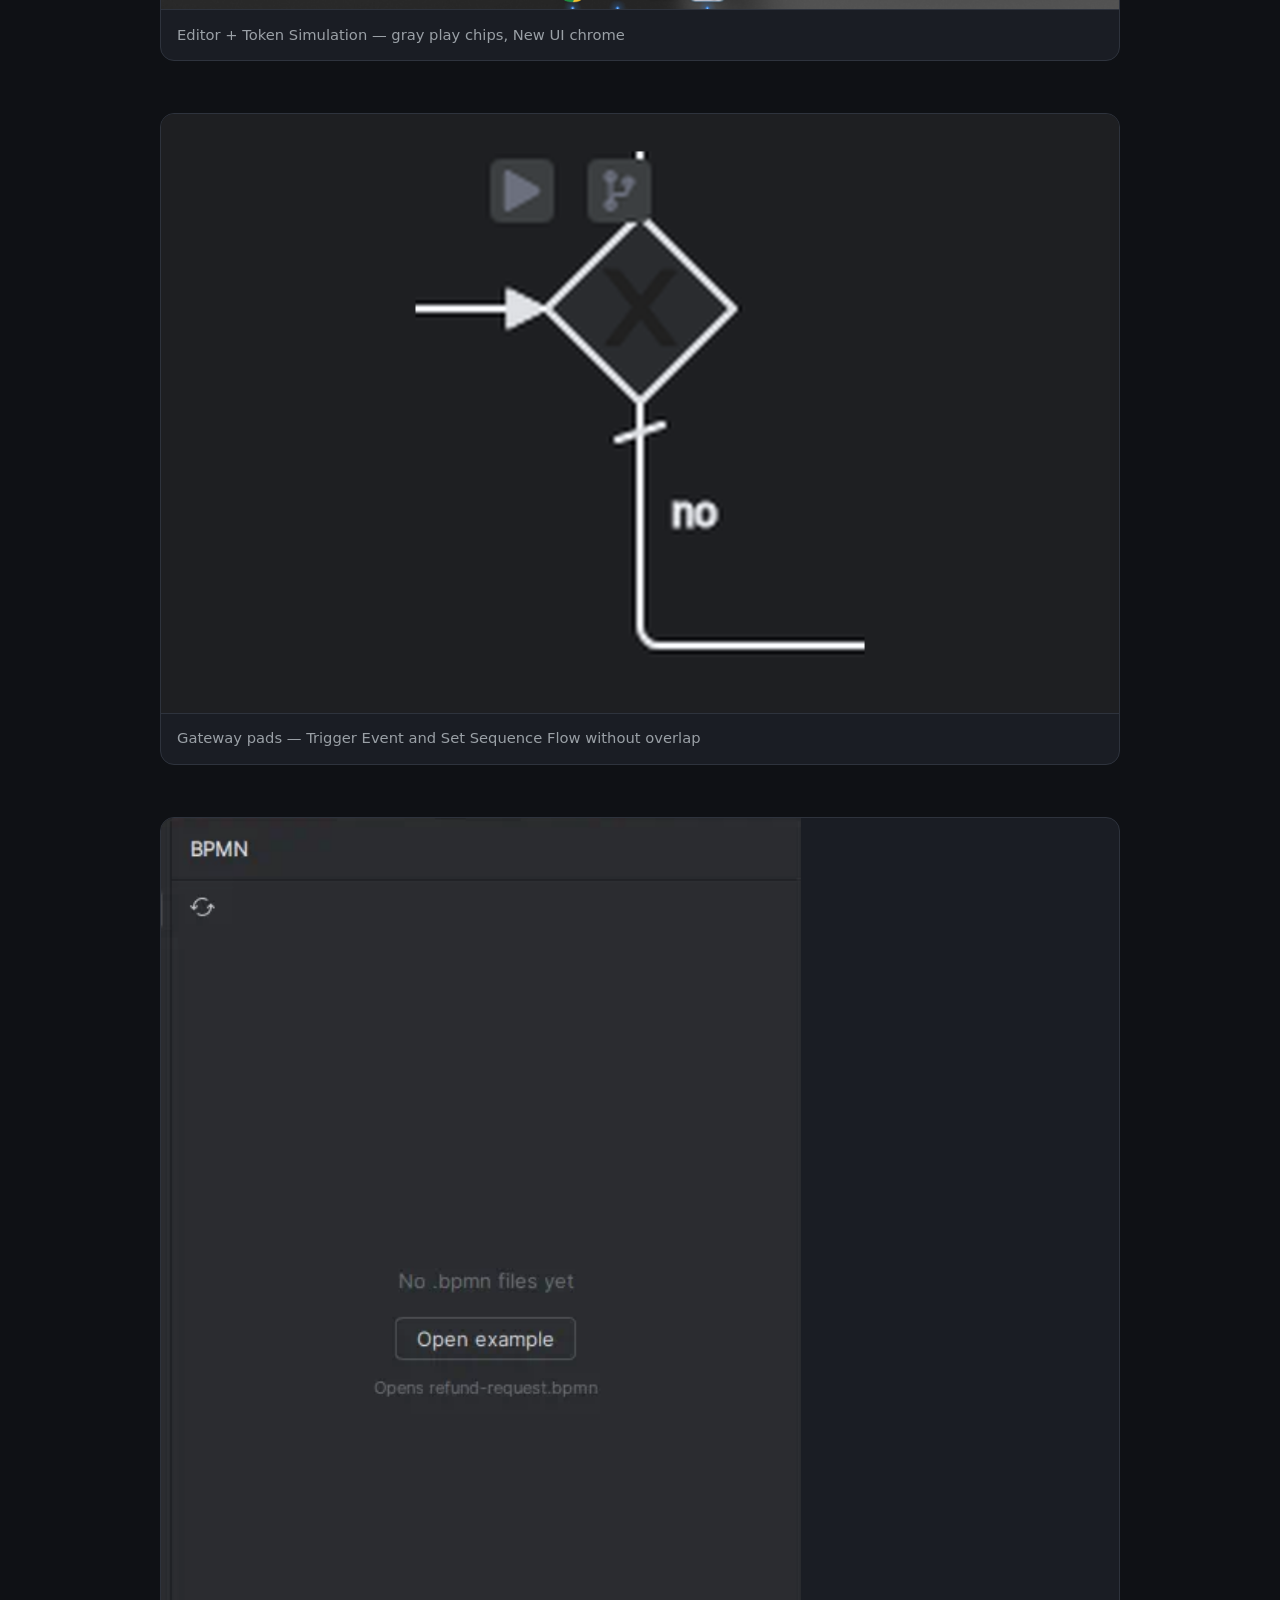
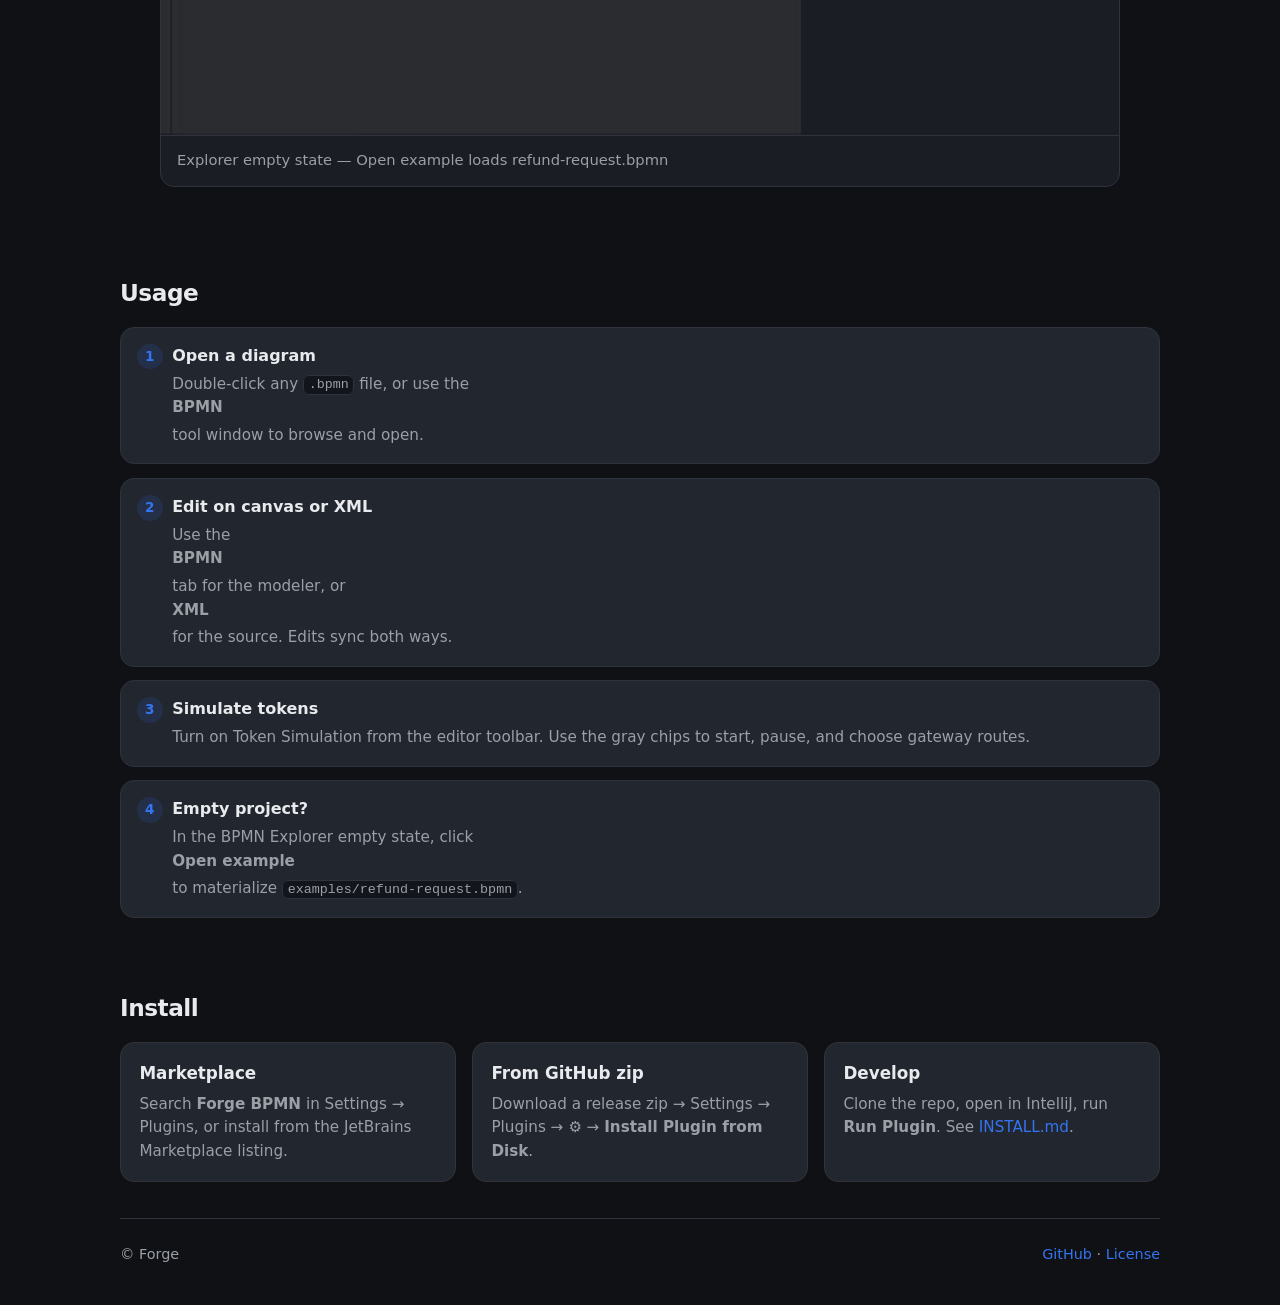
==== commit 7cf76819: "Release 0.4.5: extract feel-focus CSS, FEEL pop-out padding, clean Marketplace description, site 202" ====
--- a/site/index.html
+++ b/site/index.html
@@ -33,7 +33,7 @@
         <a class="btn btn-primary" href="https://plugins.jetbrains.com/">Get on JetBrains Marketplace</a>
         <a class="btn btn-ghost" href="https://github.com/kennethIve/forge-bpmn-intellij">View source</a>
       </div>
-      <p class="meta">Plugin id <code>com.forge.bpmn</code> · IntelliJ IDEA 2026.2+ · Java 25</p>
+      <p class="meta">Plugin id <code>com.forge.bpmn</code> · IntelliJ IDEA 2025.3+ · Java 21</p>
     </section>
 
     <section id="features">
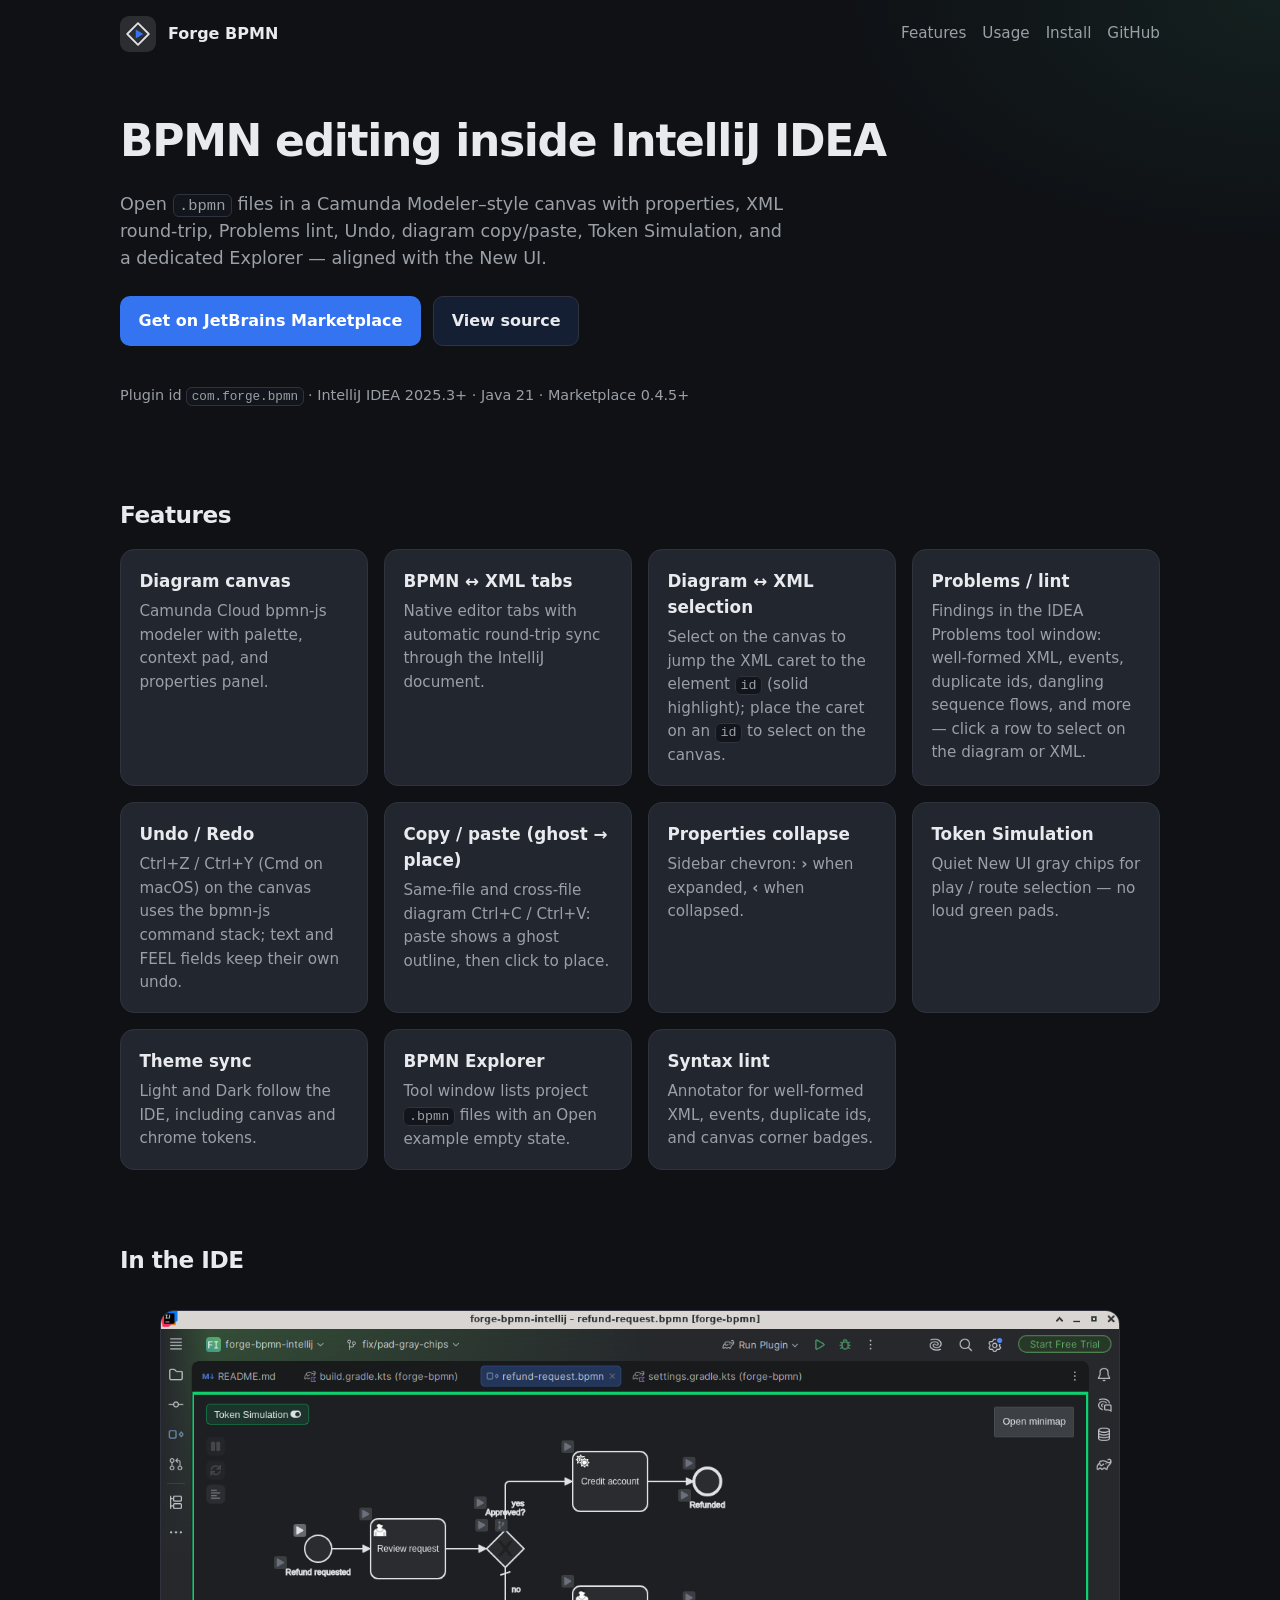
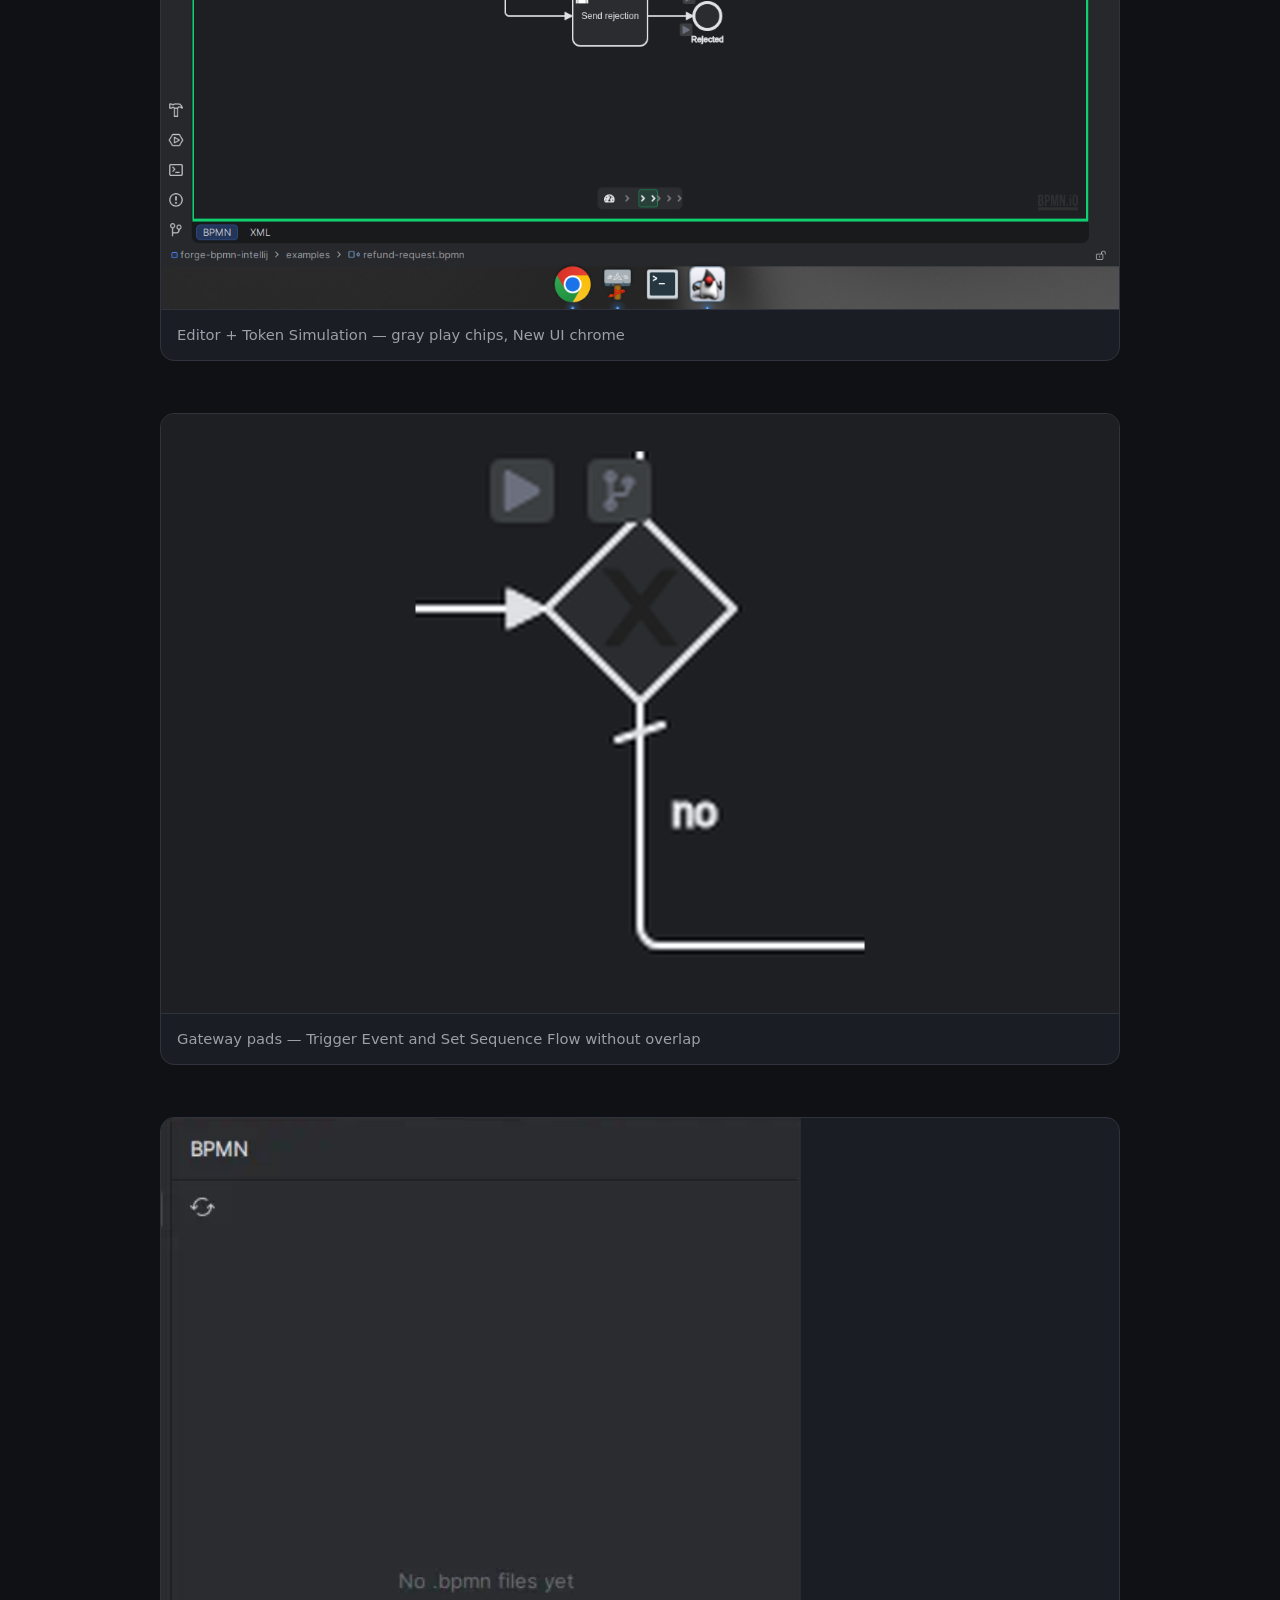
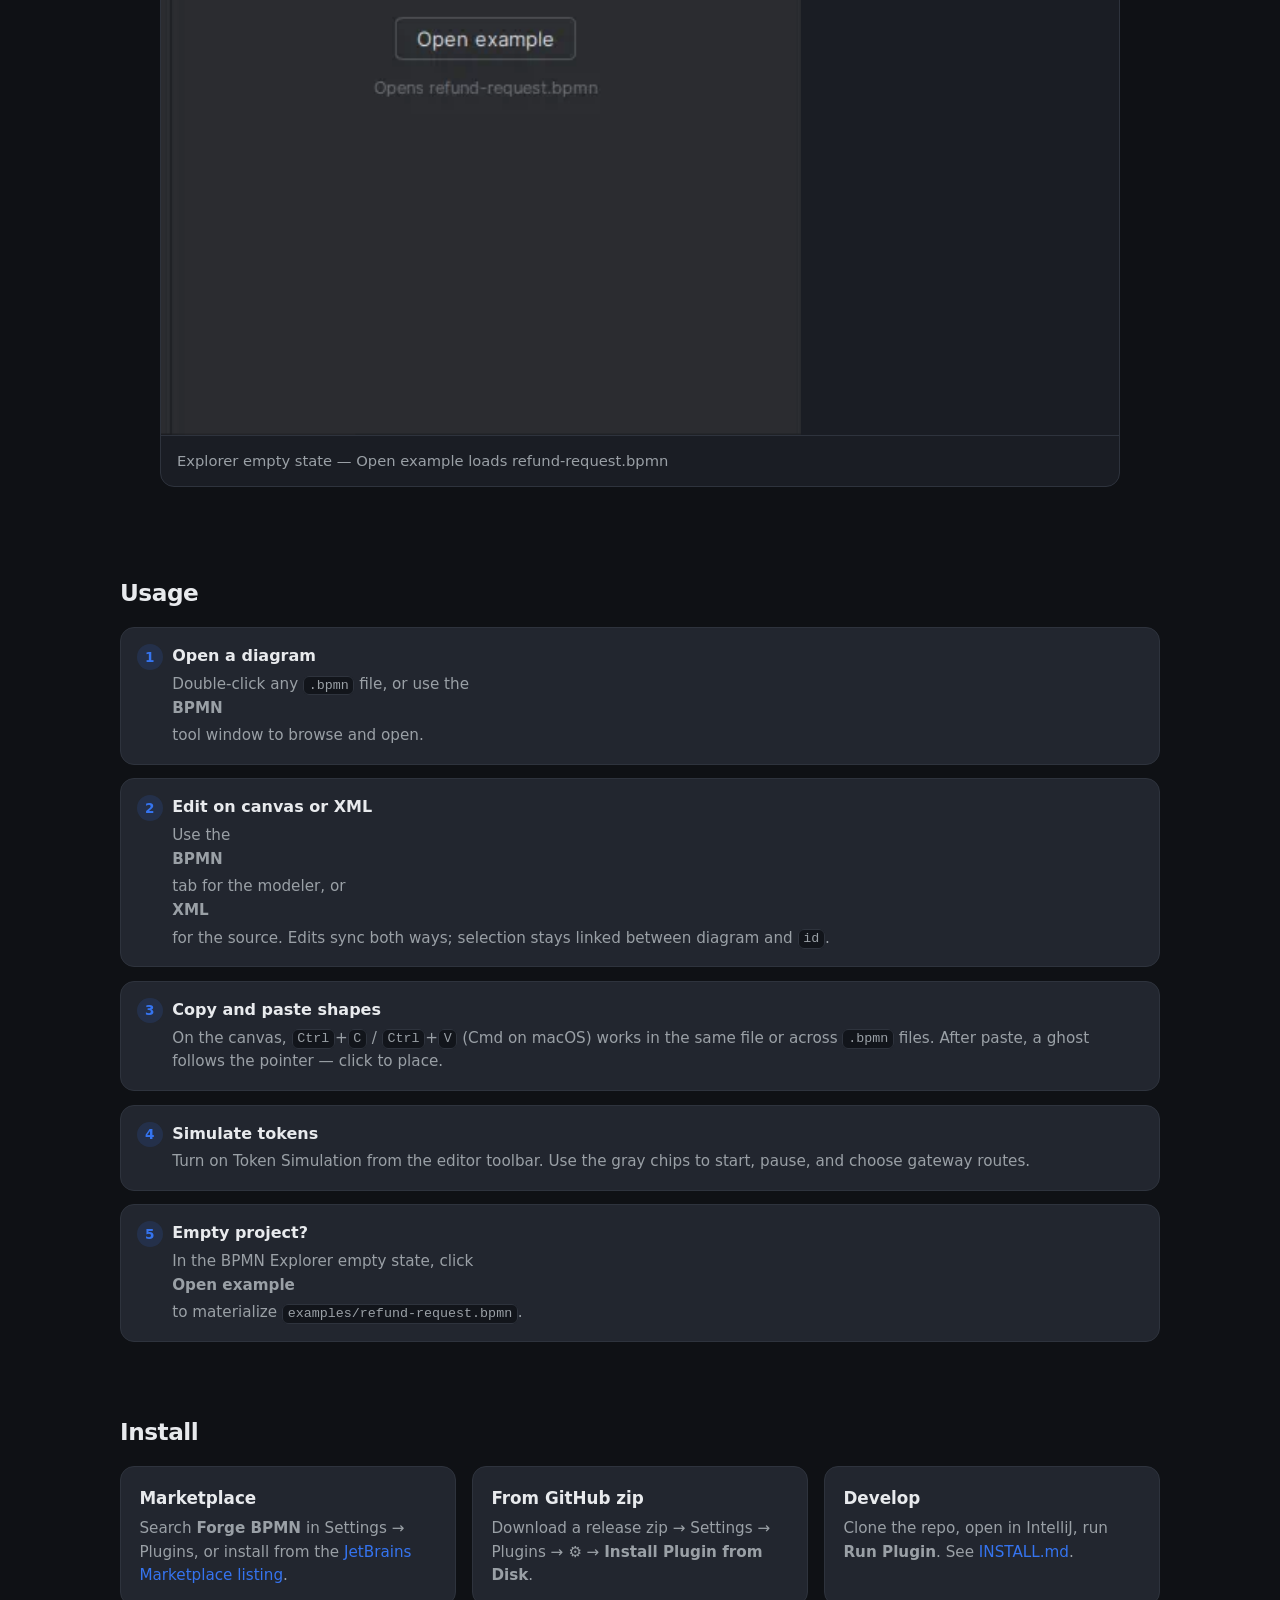
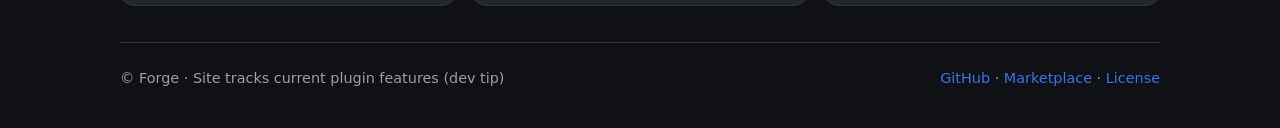
==== commit d64bd2f2: "docs(site): UX-signed features + Marketplace CTA; drop ColoredTreeCellRenderer Pages: Problems/lint," ====
--- a/site/index.html
+++ b/site/index.html
@@ -4,7 +4,7 @@
   <meta charset="utf-8" />
   <meta name="viewport" content="width=device-width, initial-scale=1" />
   <title>Forge BPMN — BPMN editor for IntelliJ IDEA</title>
-  <meta name="description" content="Edit BPMN 2.0 diagrams inside IntelliJ IDEA: Camunda-style canvas, XML round-trip, Token Simulation, and Explorer." />
+  <meta name="description" content="Edit BPMN 2.0 diagrams inside IntelliJ IDEA: Camunda-style canvas, XML round-trip, Problems lint, Undo, same-file and cross-file copy/paste, Token Simulation, and Explorer." />
   <link rel="icon" href="assets/pluginIcon.svg" type="image/svg+xml" />
   <link rel="stylesheet" href="styles.css" />
 </head>
@@ -27,13 +27,13 @@
       <h1>BPMN editing inside IntelliJ IDEA</h1>
       <p class="lede">
         Open <code>.bpmn</code> files in a Camunda Modeler–style canvas with properties,
-        XML round-trip, Token Simulation, and a dedicated Explorer — aligned with the New UI.
+        XML round-trip, Problems lint, Undo, diagram copy/paste, Token Simulation, and a dedicated Explorer — aligned with the New UI.
       </p>
       <div class="cta-row">
-        <a class="btn btn-primary" href="https://plugins.jetbrains.com/">Get on JetBrains Marketplace</a>
+        <a class="btn btn-primary" href="https://plugins.jetbrains.com/plugin/34301-forge-bpmn">Get on JetBrains Marketplace</a>
         <a class="btn btn-ghost" href="https://github.com/kennethIve/forge-bpmn-intellij">View source</a>
       </div>
-      <p class="meta">Plugin id <code>com.forge.bpmn</code> · IntelliJ IDEA 2025.3+ · Java 21</p>
+      <p class="meta">Plugin id <code>com.forge.bpmn</code> · IntelliJ IDEA 2025.3+ · Java 21 · Marketplace 0.4.5+</p>
     </section>
 
     <section id="features">
@@ -46,6 +46,26 @@
         <article class="card">
           <h3>BPMN ↔ XML tabs</h3>
           <p>Native editor tabs with automatic round-trip sync through the IntelliJ document.</p>
+        </article>
+        <article class="card">
+          <h3>Diagram ↔ XML selection</h3>
+          <p>Select on the canvas to jump the XML caret to the element <code>id</code> (solid highlight); place the caret on an <code>id</code> to select on the canvas.</p>
+        </article>
+        <article class="card">
+          <h3>Problems / lint</h3>
+          <p>Findings in the IDEA Problems tool window: well-formed XML, events, duplicate ids, dangling sequence flows, and more — click a row to select on the diagram or XML.</p>
+        </article>
+        <article class="card">
+          <h3>Undo / Redo</h3>
+          <p>Ctrl+Z / Ctrl+Y (Cmd on macOS) on the canvas uses the bpmn-js command stack; text and FEEL fields keep their own undo.</p>
+        </article>
+        <article class="card">
+          <h3>Copy / paste (ghost → place)</h3>
+          <p>Same-file and cross-file diagram Ctrl+C / Ctrl+V: paste shows a ghost outline, then click to place.</p>
+        </article>
+        <article class="card">
+          <h3>Properties collapse</h3>
+          <p>Sidebar chevron: <strong>›</strong> when expanded, <strong>‹</strong> when collapsed.</p>
         </article>
         <article class="card">
           <h3>Token Simulation</h3>
@@ -61,7 +81,7 @@
         </article>
         <article class="card">
           <h3>Syntax lint</h3>
-          <p>Annotator + inspection for well-formed XML, events, duplicate ids, and more.</p>
+          <p>Annotator for well-formed XML, events, duplicate ids, and canvas corner badges.</p>
         </article>
       </div>
     </section>
@@ -93,7 +113,11 @@
         </div>
         <div class="step">
           <strong>Edit on canvas or XML</strong>
-          <p>Use the <strong>BPMN</strong> tab for the modeler, or <strong>XML</strong> for the source. Edits sync both ways.</p>
+          <p>Use the <strong>BPMN</strong> tab for the modeler, or <strong>XML</strong> for the source. Edits sync both ways; selection stays linked between diagram and <code>id</code>.</p>
+        </div>
+        <div class="step">
+          <strong>Copy and paste shapes</strong>
+          <p>On the canvas, <kbd>Ctrl</kbd>+<kbd>C</kbd> / <kbd>Ctrl</kbd>+<kbd>V</kbd> (Cmd on macOS) works in the same file or across <code>.bpmn</code> files. After paste, a ghost follows the pointer — click to place.</p>
         </div>
         <div class="step">
           <strong>Simulate tokens</strong>
@@ -111,7 +135,7 @@
       <div class="grid">
         <article class="card">
           <h3>Marketplace</h3>
-          <p>Search <strong>Forge BPMN</strong> in Settings → Plugins, or install from the JetBrains Marketplace listing.</p>
+          <p>Search <strong>Forge BPMN</strong> in Settings → Plugins, or install from the <a href="https://plugins.jetbrains.com/plugin/34301-forge-bpmn">JetBrains Marketplace listing</a>.</p>
         </article>
         <article class="card">
           <h3>From GitHub zip</h3>
@@ -125,9 +149,11 @@
     </section>
 
     <footer class="footer">
-      <span>© Forge</span>
+      <span>© Forge · Site tracks current plugin features (dev tip)</span>
       <span>
         <a href="https://github.com/kennethIve/forge-bpmn-intellij">GitHub</a>
+        ·
+        <a href="https://plugins.jetbrains.com/plugin/34301-forge-bpmn">Marketplace</a>
         ·
         <a href="https://github.com/kennethIve/forge-bpmn-intellij/blob/main/LICENSE">License</a>
       </span>
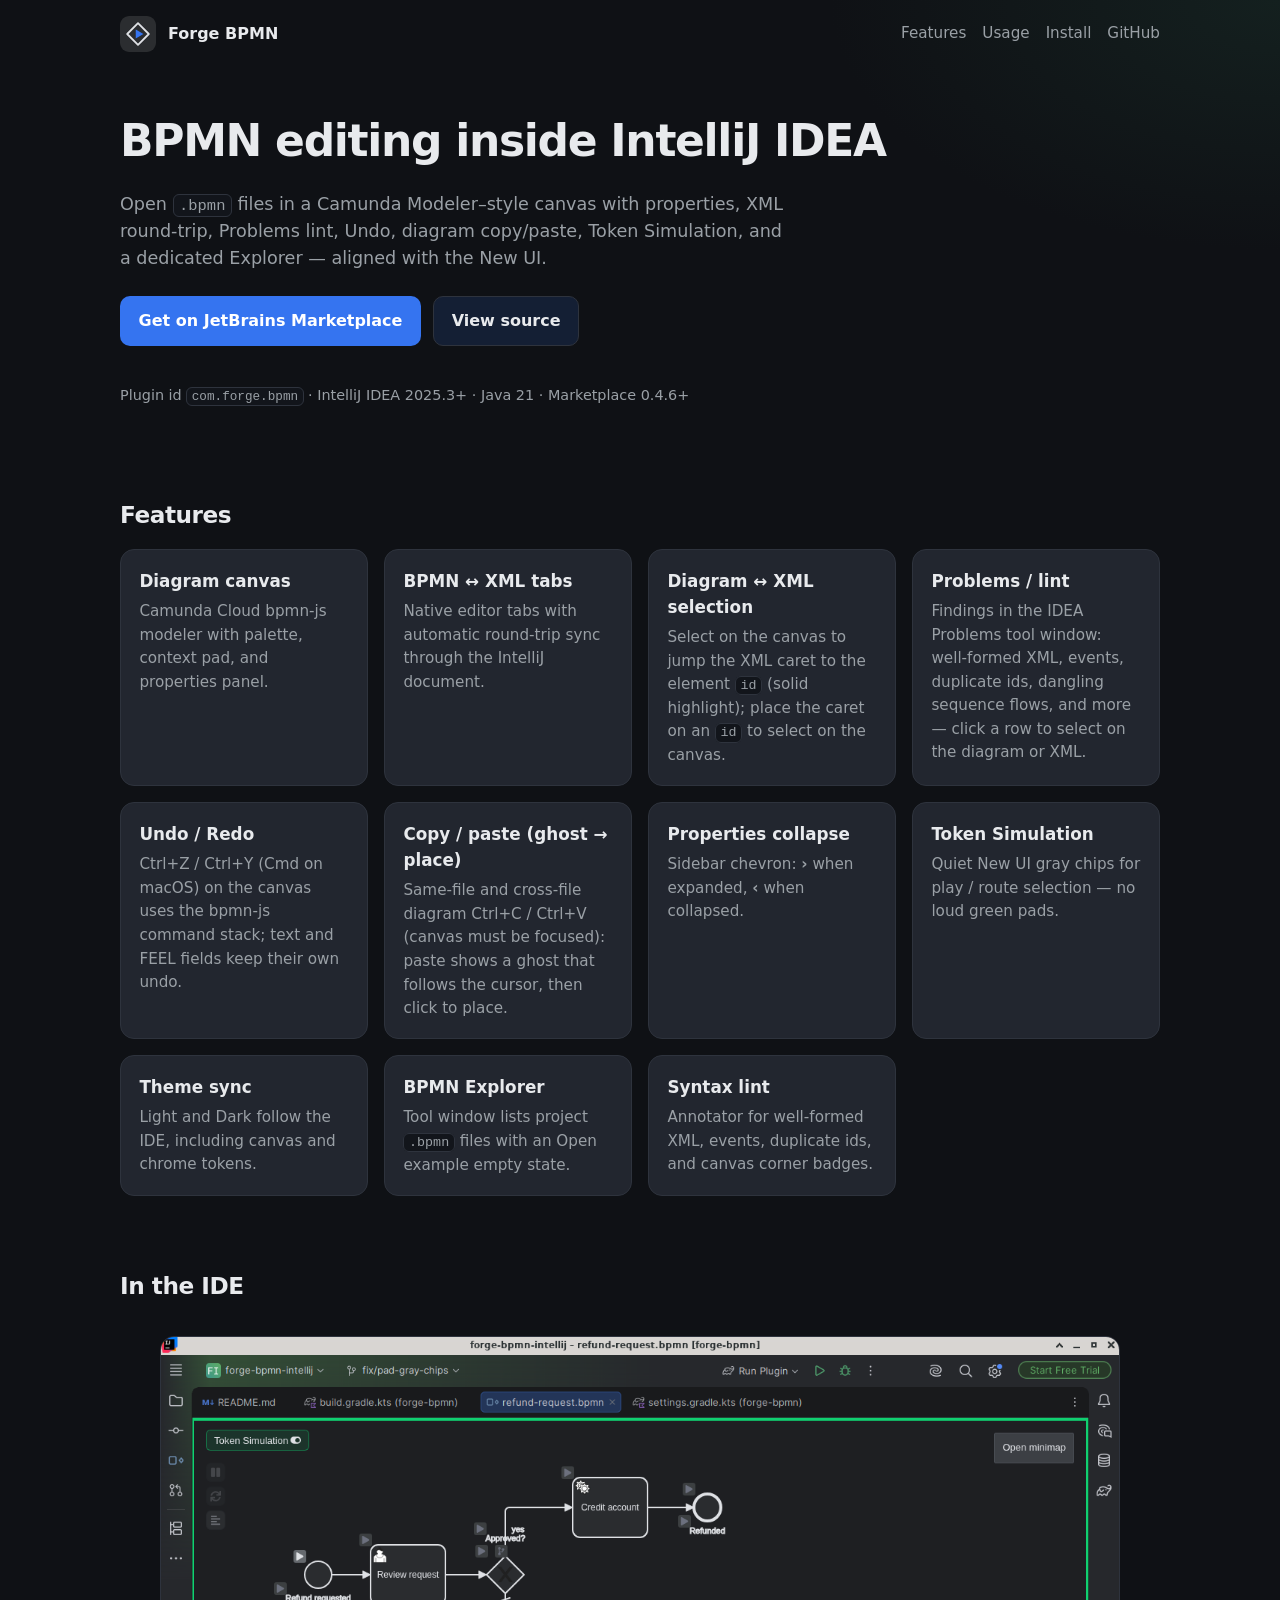
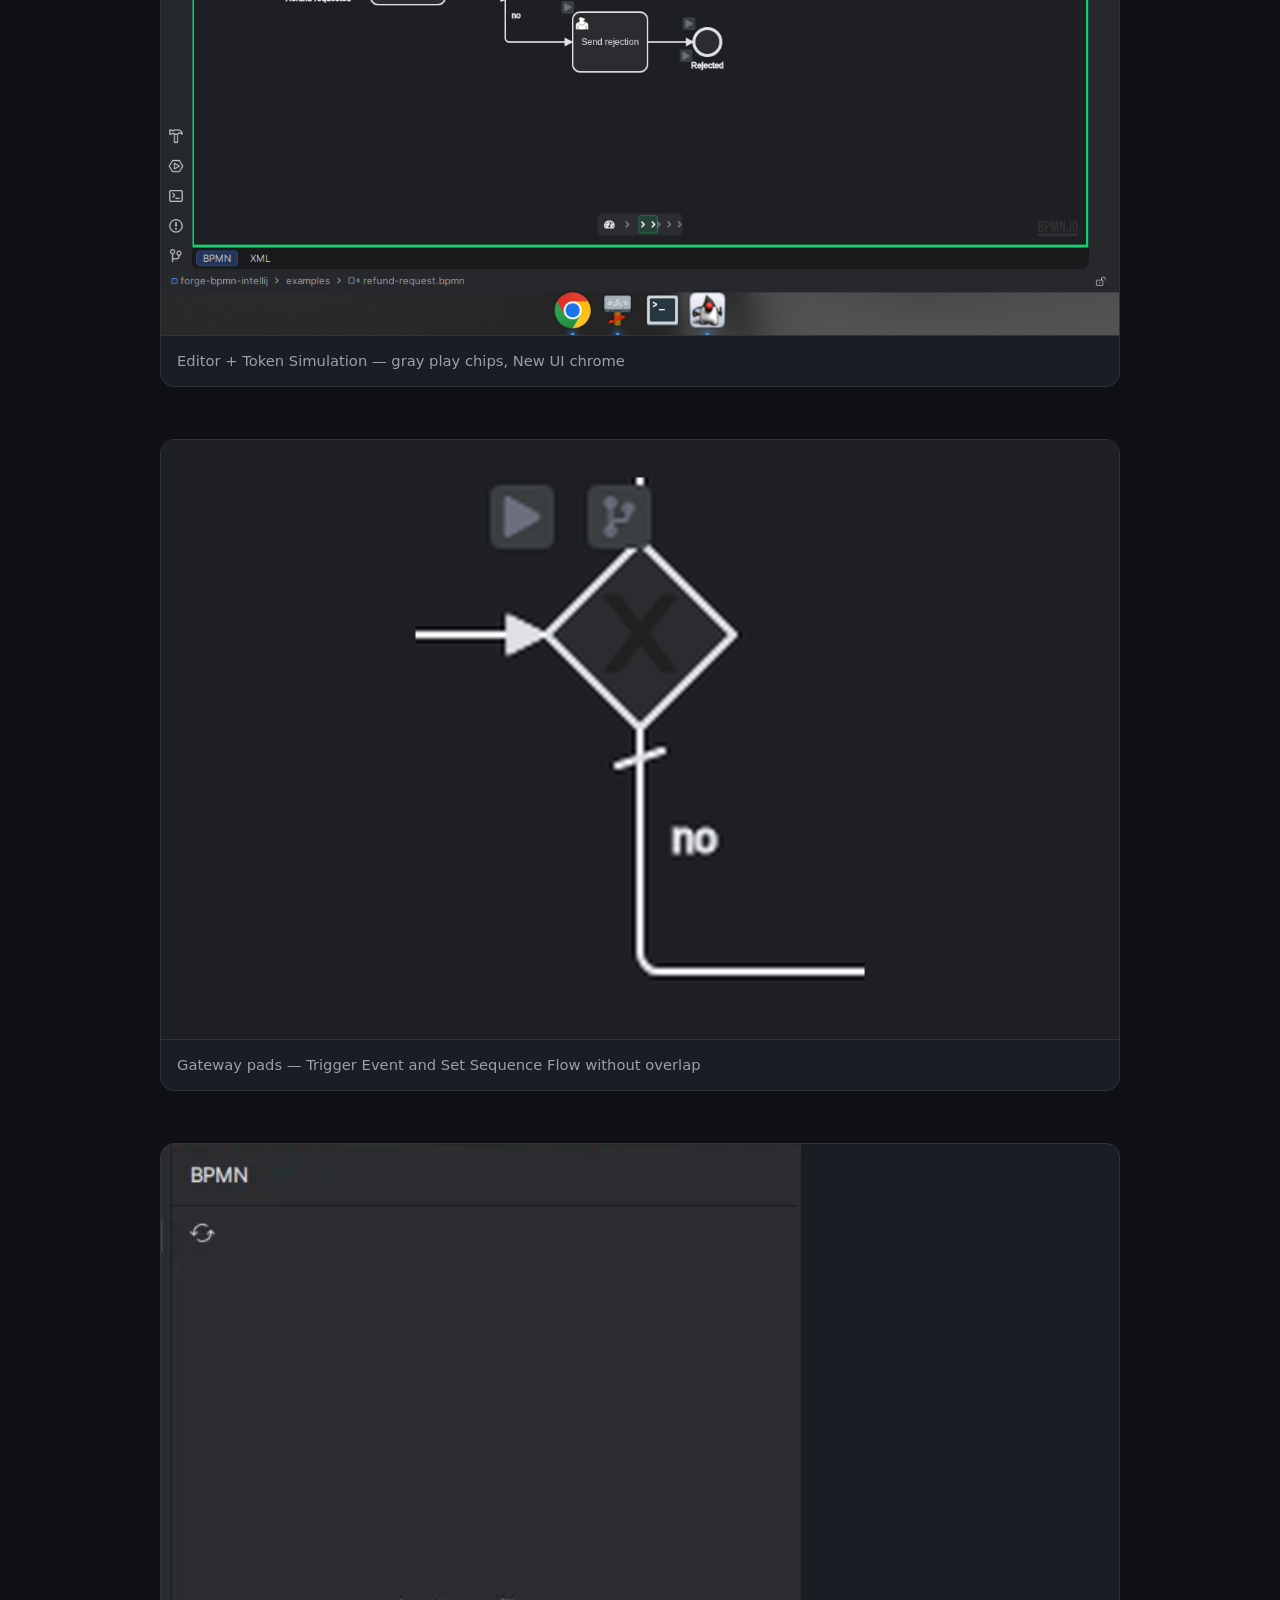
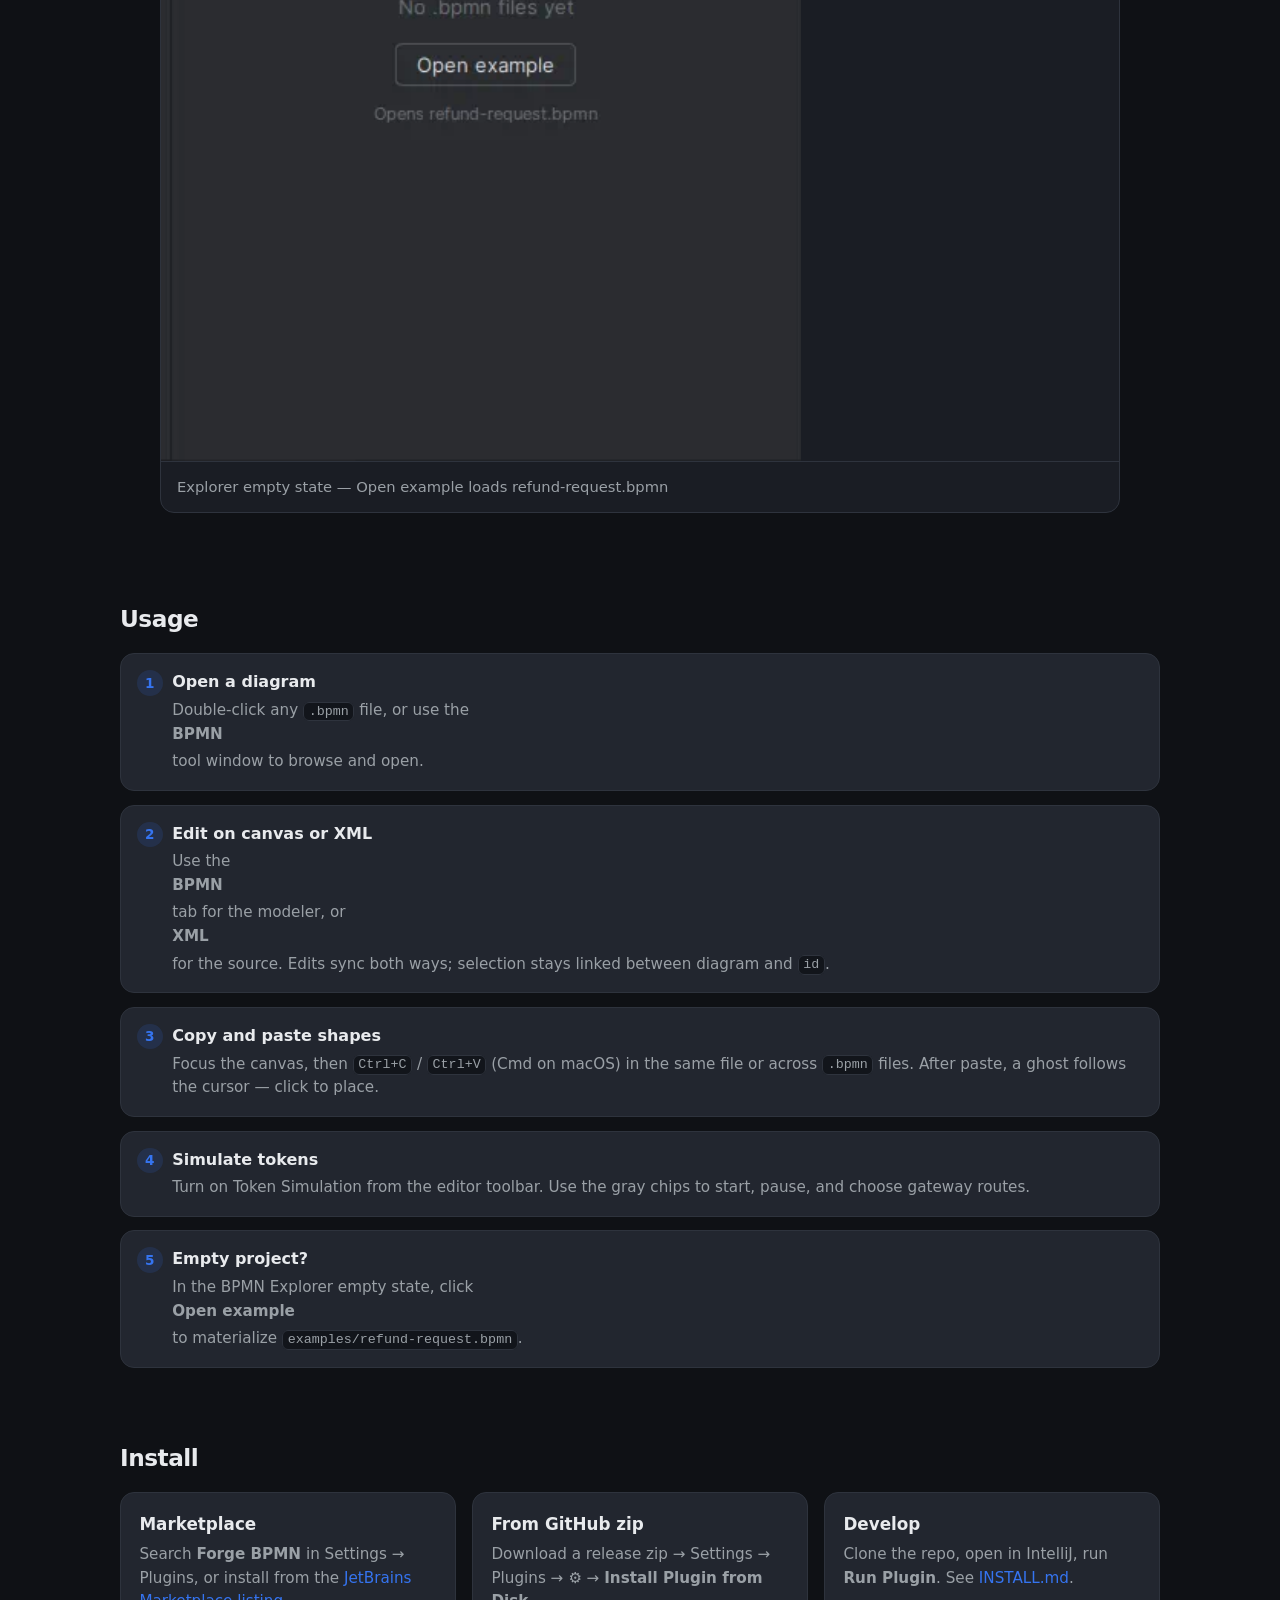
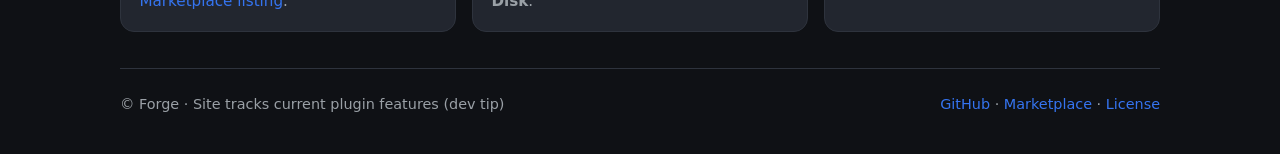
==== commit dfe84bba: "Release 0.4.6 Problems on BPMN-tab open, same-file and cross-file copy/paste with ghost placement, p" ====
--- a/site/index.html
+++ b/site/index.html
@@ -33,7 +33,7 @@
         <a class="btn btn-primary" href="https://plugins.jetbrains.com/plugin/34301-forge-bpmn">Get on JetBrains Marketplace</a>
         <a class="btn btn-ghost" href="https://github.com/kennethIve/forge-bpmn-intellij">View source</a>
       </div>
-      <p class="meta">Plugin id <code>com.forge.bpmn</code> · IntelliJ IDEA 2025.3+ · Java 21 · Marketplace 0.4.5+</p>
+      <p class="meta">Plugin id <code>com.forge.bpmn</code> · IntelliJ IDEA 2025.3+ · Java 21 · Marketplace 0.4.6+</p>
     </section>
 
     <section id="features">
@@ -61,7 +61,7 @@
         </article>
         <article class="card">
           <h3>Copy / paste (ghost → place)</h3>
-          <p>Same-file and cross-file diagram Ctrl+C / Ctrl+V: paste shows a ghost outline, then click to place.</p>
+          <p>Same-file and cross-file diagram Ctrl+C / Ctrl+V (canvas must be focused): paste shows a ghost that follows the cursor, then click to place.</p>
         </article>
         <article class="card">
           <h3>Properties collapse</h3>
@@ -117,7 +117,7 @@
         </div>
         <div class="step">
           <strong>Copy and paste shapes</strong>
-          <p>On the canvas, <kbd>Ctrl</kbd>+<kbd>C</kbd> / <kbd>Ctrl</kbd>+<kbd>V</kbd> (Cmd on macOS) works in the same file or across <code>.bpmn</code> files. After paste, a ghost follows the pointer — click to place.</p>
+          <p>Focus the canvas, then <kbd>Ctrl+C</kbd> / <kbd>Ctrl+V</kbd> (Cmd on macOS) in the same file or across <code>.bpmn</code> files. After paste, a ghost follows the cursor — click to place.</p>
         </div>
         <div class="step">
           <strong>Simulate tokens</strong>
